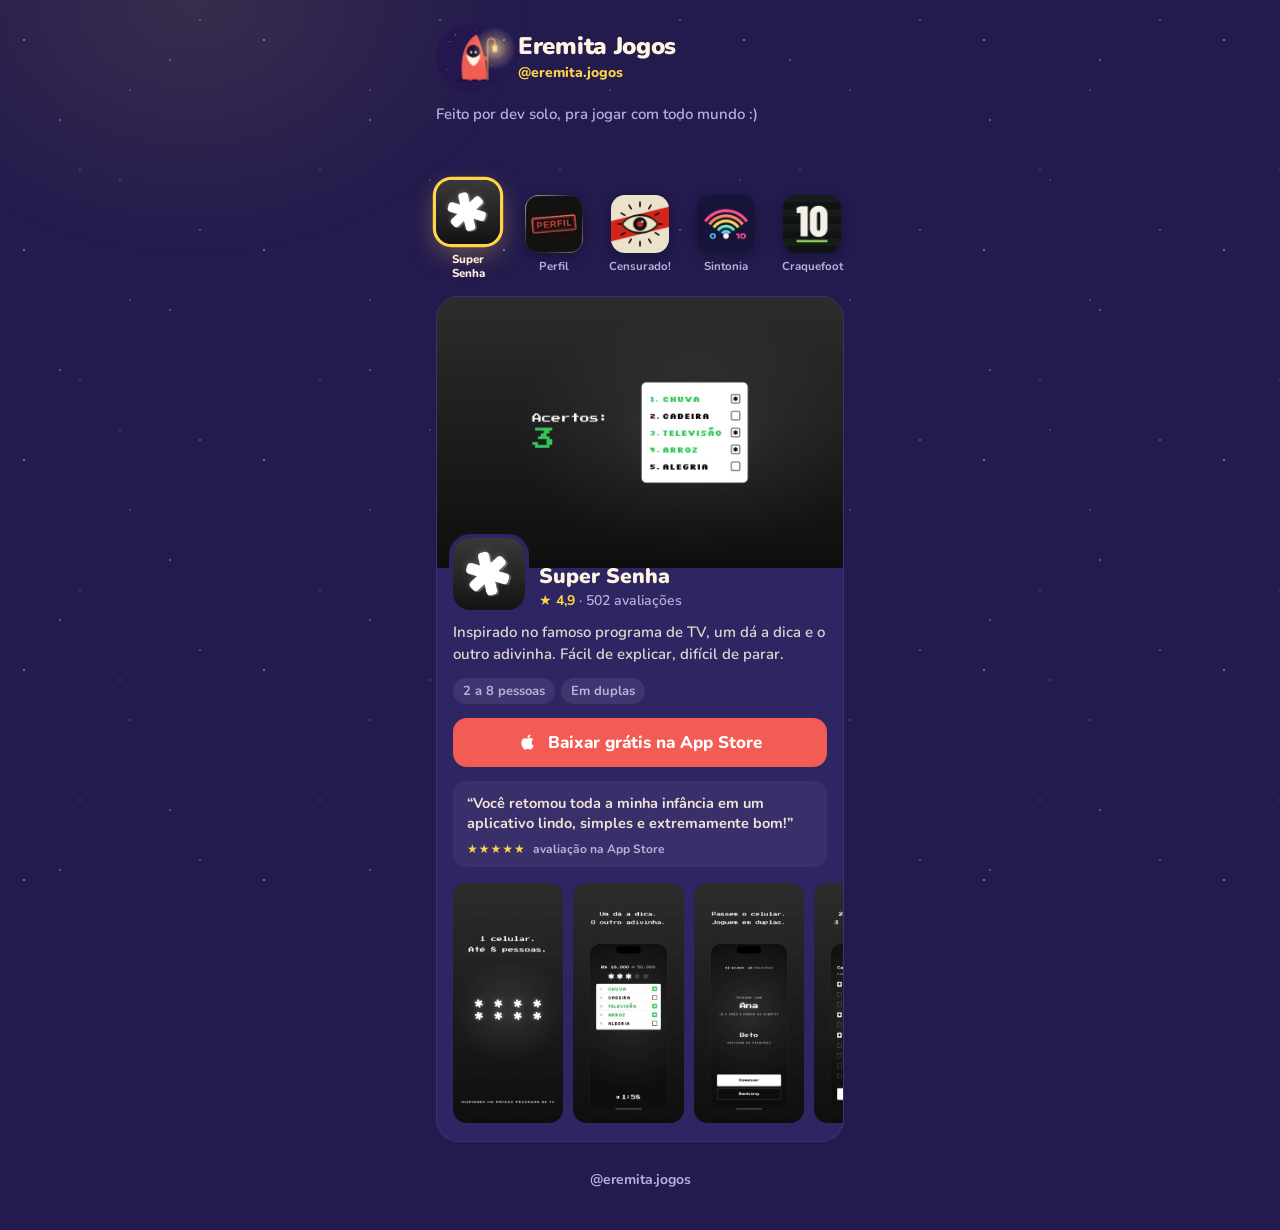
==== index.html @ 1b966ce9 "Vitrine: a luz do disco desce com o eremita no pulo A luz em volta do disco do cabeçalho ficava lá e" ====
<!doctype html>
<html lang="pt-BR">
<head>
<meta charset="utf-8">
<meta name="viewport" content="width=device-width, initial-scale=1, viewport-fit=cover">
<title>Eremita Jogos</title>
<meta name="description" content="Jogos feitos por um dev solo, pra jogar com todo mundo num celular só. Grátis na App Store.">
<meta property="og:title" content="Eremita Jogos">
<meta property="og:description" content="Jogos feitos por um dev solo, pra jogar com todo mundo num celular só.">
<meta property="og:image" content="https://talessouza.github.io/eremita/img/eremita.jpg">
<meta name="theme-color" content="#231A4E">
<link rel="icon" href="img/eremita.jpg">
<link rel="preconnect" href="https://fonts.googleapis.com">
<link rel="preconnect" href="https://fonts.gstatic.com" crossorigin>
<link href="https://fonts.googleapis.com/css2?family=Nunito:wght@500;700;800;900&display=swap" rel="stylesheet">
<style>
  :root {
    --noite: #231A4E;
    --cartao: #2E2563;
    --borda: #3B3178;
    --manto: #F25C54;
    --lanterna: #FFD447;
    --creme: #FFF4E0;
    --apagado: #B9B0DA;
  }
  * { box-sizing: border-box; margin: 0; }
  body {
    background: var(--noite);
    color: var(--creme);
    font-family: Nunito, system-ui, sans-serif;
    min-height: 100vh;
    -webkit-font-smoothing: antialiased;
  }
  main { max-width: 440px; margin: 0 auto; padding: 24px 16px 40px; }

  /* O céu do eremita: duas camadas de estrelinhas piscando em ritmos diferentes, e o calor da lanterna
     atrás do cabeçalho. */
  body::before, body::after { content: ""; position: fixed; inset: 0; pointer-events: none; z-index: -1; }
  body::before {
    background:
      radial-gradient(1.4px 1.4px at 24px 40px, rgba(255, 244, 224, .8), transparent),
      radial-gradient(1px 1px at 130px 90px, rgba(255, 244, 224, .6), transparent),
      radial-gradient(1.2px 1.2px at 200px 20px, rgba(201, 163, 106, .9), transparent),
      radial-gradient(1px 1px at 80px 170px, rgba(255, 244, 224, .5), transparent);
    background-size: 240px 210px;
    animation: brilha 3.6s ease-in-out infinite alternate;
  }
  body::after {
    background:
      radial-gradient(1.2px 1.2px at 60px 120px, rgba(255, 244, 224, .7), transparent),
      radial-gradient(1.6px 1.6px at 170px 60px, rgba(201, 163, 106, .8), transparent),
      radial-gradient(1px 1px at 120px 180px, rgba(255, 244, 224, .5), transparent),
      radial-gradient(ellipse 340px 260px at 15% 0, rgba(255, 212, 71, .1), transparent);
    background-size: 310px 250px, 310px 250px, 310px 250px, 100% 100%;
    background-repeat: repeat, repeat, repeat, no-repeat;
    animation: brilha 5.2s ease-in-out -2s infinite alternate;
  }
  @keyframes brilha { from { opacity: .35; } to { opacity: 1; } }
  /* O céu pela hora de Brasília: de dia as estrelas quase somem; no amanhecer e no entardecer o pé da
     tela esquenta. */
  [data-ceu="dia"] body::before, [data-ceu="dia"] body::after { animation-name: brilha-dia; }
  @keyframes brilha-dia { from { opacity: .08; } to { opacity: .3; } }
  [data-ceu="dia"] body { background: linear-gradient(#33287A, var(--noite) 70%) fixed; }
  [data-ceu="amanhecer"] body, [data-ceu="entardecer"] body { background: linear-gradient(var(--noite) 50%, #4A2A63 80%, #8C4560) fixed; }

  /* A abertura: o cabeçalho, os ícones um a um, a lanterna acendendo e o cartão subindo. */
  header, .lema { animation: chega .5s cubic-bezier(.2, .8, .3, 1) both; }
  .lema { animation-delay: .08s; }
  .ic { animation: salta .45s cubic-bezier(.3, 1.4, .5, 1) both; }
  .ic:nth-of-type(1) { animation-delay: .15s; } .ic:nth-of-type(2) { animation-delay: .22s; }
  .ic:nth-of-type(3) { animation-delay: .29s; } .ic:nth-of-type(4) { animation-delay: .36s; }
  .ic:nth-of-type(5) { animation-delay: .43s; }
  .palco { animation: chega .55s cubic-bezier(.2, .8, .3, 1) .5s both; }
  @keyframes chega { from { opacity: 0; transform: translateY(14px); } }
  @keyframes salta { from { opacity: 0; transform: translateY(12px) scale(.7); } }

  /* O cabeçalho em linha, para os ícones de todos os jogos caberem na primeira tela. */
  header { display: flex; align-items: center; gap: 14px; }
  .avatar { position: relative; width: 68px; height: 68px; flex: none; }
  .avatar::before {
    content: ""; position: absolute; inset: -12px; border-radius: 50%;
    background: radial-gradient(circle, rgba(255, 212, 71, .22), transparent 68%); transition: opacity .3s ease;
  }
  /* Quando ele pula do disco, a luz vai junto (o .brilho dele) e o disco fica no escuro. */
  .avatar.vazio::before { opacity: 0; }
  .avatar svg { position: relative; width: 100%; height: 100%; display: block; }

  /* O eremita caminhando: o corpo sobe e balança a cada passo, os pés aparecem por baixo do manto, a
     lanterna pendula no cajado e as estrelas passam devagar ao fundo. */
  .avatar svg *, .andarilho svg * { transform-box: view-box; }
  .er-corpo { transform-origin: 118px 212px; animation: er-passo 1.1s ease-in-out infinite; }
  @keyframes er-passo {
    0%, 50%, 100% { transform: translateY(0) rotate(0); }
    25% { transform: translateY(-3px) rotate(-1.5deg); }
    75% { transform: translateY(-3px) rotate(1.5deg); }
  }
  .er-pe { animation: er-pe 1.1s ease-in-out infinite; }
  .er-pe + .er-pe { animation-delay: -.55s; }
  @keyframes er-pe { 0%, 50%, 100% { transform: translate(0, 0); } 25% { transform: translate(3px, -3px); } }
  .er-sombra { transform-origin: 118px 214px; animation: er-sombra .55s ease-in-out infinite alternate; }
  @keyframes er-sombra { to { transform: scaleX(.92); opacity: .7; } }
  .er-lanterna { transform-origin: 193px 79px; animation: er-pendulo 2.2s ease-in-out infinite alternate; }
  @keyframes er-pendulo { from { transform: rotate(-7deg); } to { transform: rotate(7deg); } }
  .er-halo { animation: er-chama 1.7s ease-in-out infinite alternate; }
  @keyframes er-chama { from { opacity: .75; } to { opacity: 1; } }
  .er-ceu { animation: er-ceu 26s linear infinite; }
  .er-ceu.longe { animation-duration: 44s; }
  @keyframes er-ceu { to { transform: translateX(-256px); } }
  @media (prefers-reduced-motion: reduce) { .avatar svg * { animation: none !important; } }

  /* O andarilho: o eremita do cabeçalho pula do disco para a trilha acima dos ícones e leva a lanterna
     até o jogo escolhido. Parado, só a lanterna balança; andando, o passo acelera. A posição vem do JS. */
  .andarilho {
    position: absolute; left: 0; top: 0; z-index: 3; width: 40px; height: 48px; visibility: hidden;
    transform-origin: 20px 24px; animation: surge .5s ease both; pointer-events: none; will-change: transform;
  }
  .andarilho.pronto { visibility: visible; pointer-events: auto; cursor: pointer; }
  .andarilho svg { transition: transform .6s ease; transform-origin: 50% 100%; }
  .andarilho.dorme svg { transform: translateY(3px) scaleY(.9); }
  .andarilho.dorme .er-corpo { animation: ronca 2.6s ease-in-out infinite; }
  .andarilho.dorme .er-lanterna { animation: none; transform: rotate(18deg); }
  @keyframes ronca { 50% { transform: translateY(2px) rotate(-3deg); } }
  .luz.fraca, .poca.fraca, .andarilho.dorme .brilho { animation: none !important; opacity: .16; transition: opacity 1s ease; }
  /* Os zzz subindo da cabeça e o "!" do susto. */
  .bolha { position: absolute; z-index: 4; pointer-events: none; font-weight: 900; font-size: 11px; color: var(--creme); }
  .bolha i { position: absolute; left: 0; bottom: 0; font-style: normal; opacity: 0; animation: zzz 2.4s ease-out infinite; }
  .bolha i:nth-child(2) { animation-delay: .8s; font-size: 13px; }
  .bolha i:nth-child(3) { animation-delay: 1.6s; font-size: 16px; }
  @keyframes zzz { 0% { opacity: 0; transform: translate(0, 0); } 20% { opacity: .9; } 100% { opacity: 0; transform: translate(14px, -30px); } }
  .bolha.susto i { animation: susto .7s ease-out both; font-size: 18px; color: var(--lanterna); }
  .bolha.susto i + i { display: none; }
  @keyframes susto { 0% { opacity: 0; transform: scale(.4); } 25% { opacity: 1; transform: translateY(-8px) scale(1.2); } 80% { opacity: 1; } 100% { opacity: 0; transform: translateY(-12px); } }
  .andarilho svg { display: block; width: 100%; height: 100%; overflow: visible; }
  .andarilho:not(.anda) .er-corpo, .andarilho:not(.anda) .er-pe, .andarilho:not(.anda) .er-sombra { animation: none; }
  .andarilho.anda .er-corpo, .andarilho.anda .er-pe { animation-duration: .36s; }
  .andarilho.anda .er-pe + .er-pe { animation-delay: -.18s; }
  .andarilho.anda .er-sombra { animation-duration: .18s; }
  /* De ícone em ícone ele vai pulando: no ar as pernas param, e no pouso ele amassa um pouquinho. */
  .andarilho.pulando .er-corpo, .andarilho.pulando .er-pe, .andarilho.pulando .er-sombra { animation: none; }
  .andarilho svg.pousa { animation: pousa .22s ease-out; }
  @keyframes pousa { 0% { transform: scale(1.08, .86); } 100% { transform: none; } }
  .brilho {
    position: absolute; left: 13px; top: -7px; width: 44px; height: 44px; border-radius: 50%; opacity: 0;
    background: radial-gradient(closest-side, rgba(255, 223, 160, .55), rgba(255, 212, 71, 0));
  }
  .leva .brilho { opacity: 1; animation: surge .3s ease both, chama 2.6s ease-in-out .3s infinite; }
  .acesa .brilho, .brilho.acesa { animation: acende .9s steps(1) both, chama 2.6s ease-in-out .95s infinite; }
  @keyframes surge { from { opacity: 0; } }

  h1 { font-weight: 900; font-size: 24px; letter-spacing: -.3px; line-height: 1.15; }
  .insta { display: inline-block; color: var(--lanterna); font-weight: 800; font-size: 14px; text-decoration: none; }
  .insta:hover { color: var(--creme); }
  .lema { color: var(--apagado); font-weight: 600; font-size: 15px; line-height: 1.45; margin-top: 12px; }

  /* A vitrine: os ícones de todos os jogos em fila e o facho da lanterna do eremita descendo do
     escolhido até o cartão dele. Sozinha ela passa de jogo em jogo (a barrinha embaixo do ícone);
     tocou num ícone, rolou ou mexeu no cartão, ela para. */
  .icones { position: relative; display: flex; justify-content: space-between; margin-top: 8px; padding-top: 54px; }
  .ic {
    position: relative; z-index: 1; width: 64px; padding: 0; border: 0; background: none; cursor: pointer;
    color: var(--apagado); font: 700 11.5px/1.2 Nunito, system-ui, sans-serif; text-align: center;
    -webkit-tap-highlight-color: transparent; transition: color .3s;
  }
  .ic img {
    display: block; width: 58px; height: 58px; margin: 0 auto 7px; border-radius: 14px;
    box-shadow: 0 4px 12px rgba(0, 0, 0, .25);
    transition: transform .4s cubic-bezier(.3, 1.4, .5, 1), box-shadow .3s;
  }
  .ic.on { color: var(--creme); font-weight: 800; }
  .ic::before {
    content: ""; position: absolute; top: 0; left: 50%; width: 58px; height: 58px; margin-left: -29px;
    border-radius: 16px; border: 2px solid var(--lanterna); opacity: 0; pointer-events: none;
  }
  .ic.estoura::before { animation: estoura .5s ease-out; }
  @keyframes estoura { from { opacity: .9; transform: scale(.9); } to { opacity: 0; transform: scale(1.7); } }
  .ic.on img { transform: translateY(-5px) scale(1.1); box-shadow: 0 0 0 3px var(--lanterna), 0 8px 24px rgba(255, 212, 71, .35); animation: respira 2.4s ease-in-out infinite; }
  @keyframes respira { 50% { box-shadow: 0 0 0 3px var(--lanterna), 0 8px 34px rgba(255, 212, 71, .6); } }
  .prog { position: absolute; left: 14px; right: 14px; bottom: -9px; height: 3px; border-radius: 2px; background: rgba(255, 255, 255, .1); overflow: hidden; opacity: 0; }
  .prog::after { content: ""; position: absolute; inset: 0; background: var(--lanterna); transform-origin: left; transform: scaleX(0); }
  .ic.on .prog { opacity: 1; }
  .ic.on .prog.roda::after { animation: enche 4.5s linear both; }
  .parado .prog { display: none; }
  @keyframes enche { to { transform: scaleX(1); } }
  /* O facho começa 55 px acima da lanterna parada, para subir junto quando ele pula. */
  .luz {
    position: absolute; top: -40px; left: -16px; right: -16px; height: 200px; pointer-events: none; overflow: hidden;
    background: linear-gradient(rgba(255, 212, 71, .34), rgba(255, 212, 71, .04));
    clip-path: polygon(50% 0, 50% 0, 50% 100%, 50% 100%); opacity: 0;
  }
  .luz.acesa { animation: acende .9s steps(1) both, chama 2.6s ease-in-out .95s infinite; }
  .luz i { position: absolute; width: 3px; height: 3px; border-radius: 50%; background: #FFE9A8; animation: poeira 6s ease-in-out infinite; }
  @keyframes poeira {
    0%, 100% { transform: translate(0, 0); opacity: 0; }
    20%, 80% { opacity: .9; }
    50% { transform: translate(10px, -26px); }
  }
  @keyframes acende { 0% { opacity: 0; } 20% { opacity: .7; } 35% { opacity: .15; } 55% { opacity: 1; } 70% { opacity: .5; } 85%, 100% { opacity: 1; } }
  @keyframes chama { 0%, 100% { opacity: 1; } 30% { opacity: .82; } 45% { opacity: .95; } 70% { opacity: .78; } }

  /* O cartão do jogo escolhido. Na troca, o novo aparece por cima do anterior (que sai de baixo). */
  .palco { position: relative; margin-top: 16px; touch-action: pan-y; }
  /* A mancha da lanterna no alto do cartão: anda só por transform, sem repintar o cartão. */
  .poca-caixa { position: absolute; left: 0; right: 0; top: 0; height: 160px; z-index: 2; pointer-events: none; overflow: hidden; border-radius: 22px 22px 0 0; }
  .poca {
    position: absolute; left: -130px; top: 0; width: 260px; height: 160px; opacity: 0; will-change: transform, opacity;
    background: radial-gradient(ellipse 130px 80px at 50% 0, rgba(255, 212, 71, .22), rgba(255, 212, 71, 0));
  }
  .poca.acesa { animation: acende .9s steps(1) both, chama 2.6s ease-in-out .95s infinite; }
  .jogo {
    display: none;
    background: var(--cartao);
    border: 1px solid var(--borda);
    border-radius: 22px;
    overflow: hidden;
  }
  .jogo.on { display: block; position: relative; z-index: 1; }
  .jogo.saindo { display: block; position: absolute; top: 0; left: 0; right: 0; }
  .jogo.entra { animation: aparece .4s cubic-bezier(.2, .8, .3, 1) both; }
  .jogo.entra.da-esquerda { animation-name: aparece-esq; }
  .jogo.entra .banner img { animation: assenta .45s ease both; }
  .jogo.entra .corpo > * { animation: sobe .35s cubic-bezier(.2, .8, .3, 1) both; }
  .jogo.entra .corpo > :nth-child(2) { animation-delay: .04s; }
  .jogo.entra .corpo > :nth-child(3) { animation-delay: .08s; }
  .jogo.entra .corpo > :nth-child(4) { animation-delay: .12s; }
  @keyframes aparece { from { opacity: 0; transform: translateX(22px); } }
  @keyframes aparece-esq { from { opacity: 0; transform: translateX(-22px); } }
  .jogo.on .baixar { position: relative; overflow: hidden; }
  .jogo.on .baixar::after {
    content: ""; position: absolute; top: 0; bottom: 0; left: -60%; width: 40%;
    background: linear-gradient(100deg, transparent, rgba(255, 255, 255, .28), transparent);
    animation: reflexo 4.5s ease-in-out 1.6s infinite;
  }
  @keyframes reflexo { 0% { transform: translateX(0); } 30%, 100% { transform: translateX(400%); } }
  @keyframes assenta { from { transform: scale(1.04); } }
  @keyframes sobe { from { opacity: 0; transform: translateY(10px); } }
  @media (prefers-reduced-motion: reduce) {
    *, *::before, *::after { animation: none !important; transition: none !important; }
    .avatar svg * { animation: none !important; }
  }
  /* A arte do jogo (a imagem de busca da App Store, 3:2) no alto do cartão. */
  .banner { position: relative; }
  .banner img { display: block; width: 100%; height: auto; aspect-ratio: 3 / 2; object-fit: cover; }
  .novo {
    position: absolute; top: 12px; left: 12px;
    background: var(--lanterna); color: #2A2100; font-weight: 900; font-size: 12px; letter-spacing: .06em;
    padding: 4px 10px; border-radius: 999px;
  }
  .corpo { padding: 0 16px 16px; }
  /* O ícone sobe e encaixa na borda da arte. */
  .topo { position: relative; display: flex; gap: 14px; align-items: flex-end; margin-top: -30px; }
  .icone { width: 72px; height: 72px; border-radius: 17px; flex: none; display: block; box-shadow: 0 0 0 4px var(--cartao); }
  .nome { font-weight: 900; font-size: 21px; line-height: 1.15; }
  .nota { color: var(--lanterna); font-weight: 800; font-size: 14px; margin-top: 3px; }
  .nota span { color: var(--apagado); font-weight: 600; }
  .nota i { font-style: normal; }
  .sobre { color: var(--creme); opacity: .86; font-weight: 600; font-size: 15px; line-height: 1.45; margin: 12px 0; }
  .fichas { display: flex; flex-wrap: wrap; gap: 6px; margin-bottom: 14px; padding: 0; list-style: none; }
  .fichas li { background: rgba(255, 255, 255, .08); color: var(--apagado); font-weight: 700; font-size: 13px; padding: 4px 10px; border-radius: 999px; }
  .baixar {
    display: flex; align-items: center; justify-content: center; gap: 10px;
    background: var(--manto); color: #fff; text-decoration: none;
    border-radius: 14px; padding: 13px 16px; font-weight: 800; font-size: 17px;
    transition: transform .12s ease;
  }
  .baixar:active { transform: scale(.97); }
  .baixar svg { width: 20px; height: 20px; flex: none; }
  /* As avaliações de verdade, uma por vez, trocando devagar. */
  .opinioes { margin: 14px 0 0; padding: 12px 14px 10px; border-radius: 14px; background: rgba(255, 255, 255, .05); display: grid; }
  .opinioes blockquote {
    grid-area: 1 / 1; margin: 0; font-weight: 700; font-size: 14.5px; line-height: 1.4; color: var(--creme);
    opacity: 0; transform: translateY(6px); transition: opacity .5s ease, transform .5s ease;
  }
  .opinioes blockquote.on { opacity: .92; transform: none; }
  .opinioes figcaption { margin-top: 8px; color: var(--apagado); font-weight: 700; font-size: 12px; }
  .opinioes figcaption span { color: var(--lanterna); letter-spacing: 1px; margin-right: 4px; }

  /* As telas da App Store numa fila de arrastar; tocar abre grande. */
  .telas {
    display: flex; gap: 10px; overflow-x: auto; scroll-snap-type: x mandatory; scroll-padding: 0 16px;
    margin: 16px -16px 0; padding: 0 16px 2px; scrollbar-width: none;
  }
  .telas::-webkit-scrollbar { display: none; }
  .tela { flex: none; padding: 0; border: 0; background: none; cursor: zoom-in; scroll-snap-align: start; border-radius: 14px; }
  .tela img { display: block; height: 240px; width: auto; border-radius: 14px; background: rgba(255, 255, 255, .06); }
  .tela-grande {
    position: fixed; inset: 0; z-index: 20; display: grid; place-items: center; padding: 24px 16px;
    background: rgba(18, 13, 43, .92); cursor: zoom-out; animation: aparece-so .2s ease both;
  }
  .tela-grande[hidden] { display: none; }
  .tela-grande img { max-width: 100%; max-height: calc(100vh - 48px); max-height: calc(100dvh - 48px); border-radius: 18px; box-shadow: 0 20px 60px rgba(0, 0, 0, .5); animation: cresce .25s cubic-bezier(.2, .8, .3, 1.1) both; }
  @keyframes aparece-so { from { opacity: 0; } }
  @keyframes cresce { from { transform: scale(.9); } }

  .so-iphone {
    text-align: center; color: var(--apagado); font-weight: 700; font-size: 15px;
    border: 1px dashed var(--borda); border-radius: 14px; padding: 13px 16px;
  }

  footer { text-align: center; margin-top: 26px; }
  footer a { color: var(--apagado); font-weight: 700; font-size: 14px; text-decoration: none; }
  footer a:hover { color: var(--creme); }
</style>
</head>
<body>
<main>
  <header>
    <!-- O céu do eremita de img/eremita.jpg. Ele mesmo começa aqui dentro e desce para a vitrine (o .andarilho). -->
    <div class="avatar">
      <svg viewBox="0 0 256 256" aria-hidden="true">
        <defs>
          <clipPath id="er-disco"><circle cx="128" cy="128" r="128"/></clipPath>
          <g id="er-estrelas">
            <circle cx="73" cy="41" r="2"/><circle cx="52" cy="66" r="2.2"/><circle cx="210" cy="154" r="2"/>
            <circle cx="44" cy="170" r="1.8"/><circle cx="150" cy="24" r="1.6"/><circle cx="232" cy="52" r="1.8"/>
          </g>
          <g id="er-poeira">
            <circle cx="20" cy="110" r="1.3"/><circle cx="100" cy="196" r="1.2"/><circle cx="182" cy="34" r="1.3"/>
            <circle cx="240" cy="120" r="1.2"/><circle cx="128" cy="140" r="1.1"/>
          </g>
        </defs>
        <g clip-path="url(#er-disco)">
          <rect width="256" height="256" fill="#24174D"/>
          <g class="er-ceu longe" fill="#C9A36A" opacity=".35"><use href="#er-poeira"/><use href="#er-poeira" x="256"/></g>
          <g class="er-ceu" fill="#C9A36A" opacity=".8"><use href="#er-estrelas"/><use href="#er-estrelas" x="256"/></g>
        </g>
      </svg>
    </div>
    <div>
      <h1>Eremita Jogos</h1>
      <a class="insta" href="https://www.instagram.com/eremita.jogos/">@eremita.jogos</a>
    </div>
  </header>
  <p class="lema">Feito por dev solo, pra jogar com todo mundo :)</p>

  <nav class="icones" aria-label="Jogos">
    <!-- O eremita redesenhado em vetor (mesmas cores e proporções de img/eremita.jpg), recortado na figura. -->
    <div class="bolha" hidden><i>z</i><i>z</i><i>z</i></div>
    <div class="andarilho" role="img" aria-label="O eremita da Eremita Jogos, de manto vermelho, levando a lanterna até o jogo">
      <span class="brilho"></span>
      <svg viewBox="60 40 150 180">
      <ellipse class="er-sombra" cx="118" cy="214" rx="62" ry="5" fill="#170F38"/>
      <ellipse class="er-pe" cx="100" cy="212" rx="8.5" ry="4.5" fill="#B8423C"/>
      <ellipse class="er-pe" cx="134" cy="212" rx="8.5" ry="4.5" fill="#B8423C"/>
      <g class="er-corpo">
        <path d="M166 213V72q0-14 13.5-14T193 72v7" fill="none" stroke="#C68A4E" stroke-width="4.5" stroke-linecap="round"/>
        <g class="er-lanterna">
          <g class="er-halo" fill="#FFDFA0"><circle cx="193" cy="96" r="38" opacity=".1"/><circle cx="193" cy="96" r="23" opacity=".12"/></g>
          <rect x="186" y="80" width="14" height="4" rx="1.5" fill="#D99A2E"/>
          <rect x="184" y="84" width="18" height="24" rx="4" fill="#FBD340"/>
          <rect x="189" y="89" width="8" height="14" rx="2" fill="#FFF4C8"/>
          <rect x="186" y="106" width="14" height="3" rx="1.5" fill="#D99A2E"/>
        </g>
        <path d="M71 207C66 170 68 122 84 88 96 64 111 51 125 44c13 26 25 66 33 106 4 25 5 45 5 57q0 5-5 5H76q-5 0-5-5z" fill="#F35C55"/>
        <circle cx="112" cy="107" r="25" fill="#1B1238"/>
        <ellipse cx="104" cy="110" rx="3.6" ry="5" fill="#FFF4E0"/>
        <ellipse cx="121" cy="110" rx="3.6" ry="5" fill="#FFF4E0"/>
        <path d="M88 118q24 24 49 0v10q-5 22-24 34-19-12-25-34z" fill="#FFF4E0"/>
        <circle cx="161" cy="133" r="9" fill="#DA453E"/>
      </g>
      </svg>
    </div>
    <div class="luz"><i style="left:12%;top:60%"></i><i style="left:27%;top:30%;animation-delay:-1.5s"></i><i style="left:38%;top:75%;animation-delay:-3s"></i><i style="left:46%;top:45%;animation-delay:-4.2s"></i><i style="left:55%;top:65%;animation-delay:-.8s"></i><i style="left:63%;top:25%;animation-delay:-2.4s"></i><i style="left:72%;top:55%;animation-delay:-5s"></i><i style="left:84%;top:40%;animation-delay:-3.6s"></i><i style="left:92%;top:70%;animation-delay:-1s"></i><i style="left:20%;top:85%;animation-delay:-4.6s"></i><i style="left:78%;top:85%;animation-delay:-2s"></i></div>
    <button class="ic" data-id="6468999579" aria-pressed="false"><img src="img/supersenha.jpg" alt="">Super Senha<i class="prog"></i></button>
    <button class="ic" data-id="6799121116" aria-pressed="false"><img src="img/perfilsecreto.jpg" alt="">Perfil<i class="prog"></i></button>
    <button class="ic" data-id="6824300117" aria-pressed="false"><img src="img/censurado.jpg" alt="">Censurado!<i class="prog"></i></button>
    <button class="ic" data-id="6819165991" aria-pressed="false"><img src="img/sintoniatotal.jpg" alt="">Sintonia<i class="prog"></i></button>
    <button class="ic" data-id="6809085355" aria-pressed="false"><img src="img/craquefoot.jpg" alt="">Craquefoot<i class="prog"></i></button>
  </nav>

  <div class="palco">
    <div class="poca-caixa" aria-hidden="true"><div class="poca"></div></div>
    <section class="jogo" data-id="6468999579">
      <div class="banner">
        <img src="img/banner-supersenha.jpg" width="960" height="640" alt="Card de palavras do Super Senha com 3 acertos">
      </div>
      <div class="corpo">
        <div class="topo">
          <img class="icone" src="img/supersenha.jpg" alt="">
          <div>
            <p class="nome">Super Senha</p>
            <p class="nota">★ <b>4,9</b> <span>· <i>502</i> avaliações</span></p>
          </div>
        </div>
        <p class="sobre">Inspirado no famoso programa de TV, um dá a dica e o outro adivinha. Fácil de explicar, difícil de parar.</p>
        <ul class="fichas"><li>2 a 8 pessoas</li><li>Em duplas</li></ul>
        <a class="baixar" href="https://apps.apple.com/br/app/super-senha-jogo-de-palavras/id6468999579">
          <svg viewBox="0 0 24 24" fill="currentColor" aria-hidden="true"><path d="M16.37 12.6c-.02-2.3 1.88-3.4 1.96-3.46-1.07-1.56-2.73-1.78-3.32-1.8-1.41-.14-2.76.83-3.48.83-.72 0-1.82-.81-3-.79-1.54.02-2.97.9-3.76 2.28-1.6 2.78-.41 6.9 1.15 9.16.76 1.1 1.67 2.34 2.86 2.3 1.15-.05 1.58-.74 2.97-.74 1.38 0 1.78.74 2.99.72 1.24-.02 2.02-1.12 2.77-2.23.88-1.28 1.24-2.52 1.26-2.59-.03-.01-2.4-.92-2.42-3.66zM14.1 5.86c.63-.77 1.06-1.83.94-2.89-.91.04-2.02.61-2.67 1.37-.58.67-1.1 1.76-.96 2.8 1.02.08 2.06-.52 2.69-1.28z"/></svg>
          Baixar grátis na App Store
        </a>
        <figure class="opinioes">
          <blockquote class="on">“Você retomou toda a minha infância em um aplicativo lindo, simples e extremamente bom!”</blockquote>
          <blockquote>“Recomendo esse jogo pra jogar em grupo com vários amigos! É suuuper divertido 🙏🏼”</blockquote>
          <blockquote>“Dá pra ver que esse jogo foi muito bem pensado e construído. Parabéns ao desenvolvedor!”</blockquote>
          <blockquote>“Fácil de jogar pq só precisa de 1 cel pra várias pessoas &lt;3”</blockquote>
          <blockquote>“Um dos melhores jogos para fazer com a família”</blockquote>
          <figcaption><span>★★★★★</span> avaliação na App Store</figcaption>
        </figure>
        <div class="telas" aria-label="Telas do Super Senha">
          <button class="tela" type="button"><img src="img/telas/supersenha-1.jpg" loading="lazy" alt="Tela 1 do Super Senha na App Store"></button>
          <button class="tela" type="button"><img src="img/telas/supersenha-2.jpg" loading="lazy" alt="Tela 2 do Super Senha na App Store"></button>
          <button class="tela" type="button"><img src="img/telas/supersenha-3.jpg" loading="lazy" alt="Tela 3 do Super Senha na App Store"></button>
          <button class="tela" type="button"><img src="img/telas/supersenha-4.jpg" loading="lazy" alt="Tela 4 do Super Senha na App Store"></button>
        </div>
      </div>
    </section>

    <section class="jogo" data-id="6799121116">
      <div class="banner">
        <img src="img/banner-perfilsecreto.jpg" width="960" height="640" alt="Letreiro PERFIL aceso em vermelho sobre as fichas de dica">
      </div>
      <div class="corpo">
        <div class="topo">
          <img class="icone" src="img/perfilsecreto.jpg" alt="">
          <div>
            <p class="nome">Perfil Secreto</p>
            <p class="nota">★ <b>5,0</b> <span>· <i>12</i> avaliações</span></p>
          </div>
        </div>
        <p class="sobre">Um segredo por carta. Dez dicas, da mais vaga à quase óbvia. Quem adivinha primeiro, com menos dicas, leva mais pontos.</p>
        <ul class="fichas"><li>2 ou mais pessoas</li><li>Um lê, a mesa chuta</li></ul>
        <a class="baixar" href="https://apps.apple.com/br/app/perfil-secreto-jogo-de-dicas/id6799121116">
          <svg viewBox="0 0 24 24" fill="currentColor" aria-hidden="true"><path d="M16.37 12.6c-.02-2.3 1.88-3.4 1.96-3.46-1.07-1.56-2.73-1.78-3.32-1.8-1.41-.14-2.76.83-3.48.83-.72 0-1.82-.81-3-.79-1.54.02-2.97.9-3.76 2.28-1.6 2.78-.41 6.9 1.15 9.16.76 1.1 1.67 2.34 2.86 2.3 1.15-.05 1.58-.74 2.97-.74 1.38 0 1.78.74 2.99.72 1.24-.02 2.02-1.12 2.77-2.23.88-1.28 1.24-2.52 1.26-2.59-.03-.01-2.4-.92-2.42-3.66zM14.1 5.86c.63-.77 1.06-1.83.94-2.89-.91.04-2.02.61-2.67 1.37-.58.67-1.1 1.76-.96 2.8 1.02.08 2.06-.52 2.69-1.28z"/></svg>
          Baixar grátis na App Store
        </a>
        <figure class="opinioes">
          <blockquote class="on">“Além de ser muito legal de jogar em grupo o app é muito bonito 👏”</blockquote>
          <blockquote>“Eu amo esse jogo, meu preferido. Ficou mto massa!”</blockquote>
          <blockquote>“Eu e meus amigos nos divertimos muito!”</blockquote>
          <figcaption><span>★★★★★</span> avaliação na App Store</figcaption>
        </figure>
        <div class="telas" aria-label="Telas do Perfil Secreto">
          <button class="tela" type="button"><img src="img/telas/perfilsecreto-1.jpg" loading="lazy" alt="Tela 1 do Perfil Secreto na App Store"></button>
          <button class="tela" type="button"><img src="img/telas/perfilsecreto-2.jpg" loading="lazy" alt="Tela 2 do Perfil Secreto na App Store"></button>
          <button class="tela" type="button"><img src="img/telas/perfilsecreto-3.jpg" loading="lazy" alt="Tela 3 do Perfil Secreto na App Store"></button>
          <button class="tela" type="button"><img src="img/telas/perfilsecreto-4.jpg" loading="lazy" alt="Tela 4 do Perfil Secreto na App Store"></button>
          <button class="tela" type="button"><img src="img/telas/perfilsecreto-5.jpg" loading="lazy" alt="Tela 5 do Perfil Secreto na App Store"></button>
        </div>
      </div>
    </section>

    <section class="jogo" data-id="6824300117">
      <div class="banner">
        <img src="img/banner-censurado.jpg" width="960" height="640" alt="Explique sem dizer as proibidas: o decreto Pão de queijo com as palavras censuradas embaixo da luminária">
        <span class="novo">NOVO</span>
      </div>
      <div class="corpo">
        <div class="topo">
          <img class="icone" src="img/censurado.jpg" alt="">
          <div>
            <p class="nome">Censurado!</p>
            <p class="nota"><span>Novo na App Store</span></p>
          </div>
        </div>
        <p class="sobre">Faça seu grupo adivinhar a palavra sem dizer nenhuma das cinco proibidas, antes que o tempo acabe. Escorregou? Alguém grita Censurado!</p>
        <ul class="fichas"><li>2 ou mais pessoas</li><li>Em grupo ou em times</li></ul>
        <a class="baixar" href="https://apps.apple.com/br/app/censurado-palavra-proibida/id6824300117">
          <svg viewBox="0 0 24 24" fill="currentColor" aria-hidden="true"><path d="M16.37 12.6c-.02-2.3 1.88-3.4 1.96-3.46-1.07-1.56-2.73-1.78-3.32-1.8-1.41-.14-2.76.83-3.48.83-.72 0-1.82-.81-3-.79-1.54.02-2.97.9-3.76 2.28-1.6 2.78-.41 6.9 1.15 9.16.76 1.1 1.67 2.34 2.86 2.3 1.15-.05 1.58-.74 2.97-.74 1.38 0 1.78.74 2.99.72 1.24-.02 2.02-1.12 2.77-2.23.88-1.28 1.24-2.52 1.26-2.59-.03-.01-2.4-.92-2.42-3.66zM14.1 5.86c.63-.77 1.06-1.83.94-2.89-.91.04-2.02.61-2.67 1.37-.58.67-1.1 1.76-.96 2.8 1.02.08 2.06-.52 2.69-1.28z"/></svg>
          Baixar grátis na App Store
        </a>
        <figure class="opinioes">
          <blockquote class="on">“Acho que foi o app mais bonito que baixei esse ano, além do jogo ser muito divertido!”</blockquote>
          <blockquote>“Gostei muito da introdução e a dinâmica é divertida!”</blockquote>
          <figcaption><span>★★★★★</span> avaliação na App Store</figcaption>
        </figure>
        <div class="telas" aria-label="Telas do Censurado!">
          <button class="tela" type="button"><img src="img/telas/censurado-1.jpg" loading="lazy" alt="Tela 1 do Censurado! na App Store"></button>
          <button class="tela" type="button"><img src="img/telas/censurado-2.jpg" loading="lazy" alt="Tela 2 do Censurado! na App Store"></button>
          <button class="tela" type="button"><img src="img/telas/censurado-3.jpg" loading="lazy" alt="Tela 3 do Censurado! na App Store"></button>
          <button class="tela" type="button"><img src="img/telas/censurado-4.jpg" loading="lazy" alt="Tela 4 do Censurado! na App Store"></button>
          <button class="tela" type="button"><img src="img/telas/censurado-5.jpg" loading="lazy" alt="Tela 5 do Censurado! na App Store"></button>
          <button class="tela" type="button"><img src="img/telas/censurado-6.jpg" loading="lazy" alt="Tela 6 do Censurado! na App Store"></button>
          <button class="tela" type="button"><img src="img/telas/censurado-7.jpg" loading="lazy" alt="Tela 7 do Censurado! na App Store"></button>
        </div>
      </div>
    </section>

    <section class="jogo" data-id="6819165991">
      <div class="banner">
        <img src="img/banner-sintoniatotal.jpg" width="960" height="640" alt="Uma comida nota ?, com a régua de 0 a 10 e o 7 escolhido">
        <span class="novo">NOVO</span>
      </div>
      <div class="corpo">
        <div class="topo">
          <img class="icone" src="img/sintoniatotal.jpg" alt="">
          <div>
            <p class="nome">Sintonia Total</p>
            <p class="nota"><span>Novo na App Store</span></p>
          </div>
        </div>
        <p class="sobre">Uma frase, uma resposta e uma nota de 0 a 10 que só quem respondeu sabe. A mesa chuta a nota, e quem chega mais perto pontua.</p>
        <ul class="fichas"><li>2 a 12 pessoas</li><li>Em grupo ou em times</li></ul>
        <a class="baixar" href="https://apps.apple.com/br/app/sintonia-total-qual-a-nota/id6819165991">
          <svg viewBox="0 0 24 24" fill="currentColor" aria-hidden="true"><path d="M16.37 12.6c-.02-2.3 1.88-3.4 1.96-3.46-1.07-1.56-2.73-1.78-3.32-1.8-1.41-.14-2.76.83-3.48.83-.72 0-1.82-.81-3-.79-1.54.02-2.97.9-3.76 2.28-1.6 2.78-.41 6.9 1.15 9.16.76 1.1 1.67 2.34 2.86 2.3 1.15-.05 1.58-.74 2.97-.74 1.38 0 1.78.74 2.99.72 1.24-.02 2.02-1.12 2.77-2.23.88-1.28 1.24-2.52 1.26-2.59-.03-.01-2.4-.92-2.42-3.66zM14.1 5.86c.63-.77 1.06-1.83.94-2.89-.91.04-2.02.61-2.67 1.37-.58.67-1.1 1.76-.96 2.8 1.02.08 2.06-.52 2.69-1.28z"/></svg>
          Baixar grátis na App Store
        </a>
        <div class="telas" aria-label="Telas do Sintonia Total">
          <button class="tela" type="button"><img src="img/telas/sintoniatotal-1.jpg" loading="lazy" alt="Tela 1 do Sintonia Total na App Store"></button>
          <button class="tela" type="button"><img src="img/telas/sintoniatotal-2.jpg" loading="lazy" alt="Tela 2 do Sintonia Total na App Store"></button>
          <button class="tela" type="button"><img src="img/telas/sintoniatotal-3.jpg" loading="lazy" alt="Tela 3 do Sintonia Total na App Store"></button>
          <button class="tela" type="button"><img src="img/telas/sintoniatotal-4.jpg" loading="lazy" alt="Tela 4 do Sintonia Total na App Store"></button>
        </div>
      </div>
    </section>

    <section class="jogo" data-id="6809085355" data-play="https://play.google.com/store/apps/details?id=com.tales.craquefoot">
      <div class="banner">
        <img src="img/banner-craquefoot.jpg" width="960" height="640" alt="Placar de 2 a 2 e a escolha de um lance cara a cara">
      </div>
      <div class="corpo">
        <div class="topo">
          <img class="icone" src="img/craquefoot.jpg" alt="">
          <div>
            <p class="nome">Craquefoot</p>
            <p class="nota">★ <b>4,6</b> <span>· <i>12</i> avaliações</span></p>
          </div>
        </div>
        <p class="sobre">Crie um jogador, herde atributos de lendas do futebol e comece na Série A ou na Série B. Daí em diante, cada partida é sua.</p>
        <ul class="fichas"><li>Para jogar sozinho</li><li>Carreira no futebol</li></ul>
        <a class="baixar" href="https://apps.apple.com/br/app/craquefoot/id6809085355">
          <svg viewBox="0 0 24 24" fill="currentColor" aria-hidden="true"><path d="M16.37 12.6c-.02-2.3 1.88-3.4 1.96-3.46-1.07-1.56-2.73-1.78-3.32-1.8-1.41-.14-2.76.83-3.48.83-.72 0-1.82-.81-3-.79-1.54.02-2.97.9-3.76 2.28-1.6 2.78-.41 6.9 1.15 9.16.76 1.1 1.67 2.34 2.86 2.3 1.15-.05 1.58-.74 2.97-.74 1.38 0 1.78.74 2.99.72 1.24-.02 2.02-1.12 2.77-2.23.88-1.28 1.24-2.52 1.26-2.59-.03-.01-2.4-.92-2.42-3.66zM14.1 5.86c.63-.77 1.06-1.83.94-2.89-.91.04-2.02.61-2.67 1.37-.58.67-1.1 1.76-.96 2.8 1.02.08 2.06-.52 2.69-1.28z"/></svg>
          Baixar grátis na App Store
        </a>
        <figure class="opinioes">
          <blockquote class="on">“Absolutamente viciante! Mistura a nostalgia do Brasfoot com a dinâmica de carreira do FIFA, não dá pra parar de jogar. Baita jogo!”</blockquote>
          <blockquote>“Vicia porque tem muitas opções para desenvolvimento do jogador, difícil parar de jogar. Muito bom, nota 10”</blockquote>
          <figcaption><span>★★★★★</span> avaliação na App Store</figcaption>
        </figure>
        <div class="telas" aria-label="Telas do Craquefoot">
          <button class="tela" type="button"><img src="img/telas/craquefoot-1.jpg" loading="lazy" alt="Tela 1 do Craquefoot na App Store"></button>
          <button class="tela" type="button"><img src="img/telas/craquefoot-2.jpg" loading="lazy" alt="Tela 2 do Craquefoot na App Store"></button>
          <button class="tela" type="button"><img src="img/telas/craquefoot-3.jpg" loading="lazy" alt="Tela 3 do Craquefoot na App Store"></button>
          <button class="tela" type="button"><img src="img/telas/craquefoot-4.jpg" loading="lazy" alt="Tela 4 do Craquefoot na App Store"></button>
        </div>
      </div>
    </section>
  </div>

  <div class="tela-grande" hidden></div>

  <footer><a href="https://www.instagram.com/eremita.jogos/">@eremita.jogos</a></footer>
</main>

<script>
  // O céu acompanha a hora de Brasília.
  (function () {
    var h = new Date(Date.now() - 3 * 36e5).getUTCHours();
    document.documentElement.dataset.ceu = h >= 5 && h < 8 ? 'amanhecer' : h >= 8 && h < 17 ? 'dia' : h >= 17 && h < 19 ? 'entardecer' : 'noite';
  })();

  // Quem chega com ?de= (ex.: o convite da home do Super Senha, ?de=supersenha) leva a origem para a
  // App Store como campanha: aparece no App Store Connect em Analytics → Fontes → Campanhas.
  var origem = (new URLSearchParams(location.search).get('de') || '').toLowerCase().replace(/[^a-z0-9-]/g, '').slice(0, 40);
  if (origem) {
    // Não oferece o jogo de onde a pessoa veio: ela já tem.
    var DE = { supersenha: '6468999579', perfil: '6799121116' };
    var proprio = DE[origem] && document.querySelector('.jogo[data-id="' + DE[origem] + '"]');
    if (proprio) {
      proprio.remove();
      document.querySelector('.ic[data-id="' + DE[origem] + '"]').remove();
    }

    document.querySelectorAll('a[href^="https://apps.apple.com/"]').forEach(function (link) {
      link.href += (link.href.indexOf('?') < 0 ? '?' : '&') + 'pt=126727673&ct=' + origem + '&mt=8';
    });

    // Conta quem chegou por ali e quem tocou em qual jogo, por dia de Brasília, num contador sem cadastro
    // (abacus). Lê com ~/.appstoreconnect/convite.py, junto dos downloads da campanha.
    var dia = new Date(Date.now() - 3 * 36e5).toISOString().slice(0, 10);
    var contar = function (nome) {
      try { fetch('https://abacus.jasoncameron.dev/hit/eremita/' + origem + '-' + dia + '-' + nome, { keepalive: true }); } catch (e) {}
    };
    contar('visita');
    document.querySelectorAll('.jogo .baixar').forEach(function (botao) {
      botao.addEventListener('click', function () { contar(botao.closest('.jogo').dataset.id); });
    });
  }

  // No Android, o botão da App Store não serve: o Craquefoot vai para o Google Play e os outros avisam.
  if (/android/i.test(navigator.userAgent)) {
    var PLAY = '<svg viewBox="0 0 24 24" fill="currentColor" aria-hidden="true"><path d="M3.6 1.8c-.3.3-.4.7-.4 1.2v18c0 .5.1.9.4 1.2l10-10.2-10-10.2zm11.2 9L5.3 1.2l11.9 6.8-2.4 2.8zm0 2.4l2.4 2.8-11.9 6.8 9.5-9.6zm3.6-4.4 2.7 1.6c.8.5.8 1.7 0 2.2l-2.7 1.6-2.7-2.7 2.7-2.7z"/></svg>';
    document.querySelectorAll('.jogo').forEach(function (card) {
      var botao = card.querySelector('.baixar');
      if (card.dataset.play) {
        botao.href = card.dataset.play;
        botao.innerHTML = PLAY + ' Baixar grátis no Google Play';
      } else {
        var aviso = document.createElement('p');
        aviso.className = 'so-iphone';
        aviso.textContent = 'Só no iPhone, por enquanto';
        botao.replaceWith(aviso);
      }
    });
  }

  // Nota e avaliações ao vivo da App Store (o HTML já traz os números de 20/10/2026, caso falhe).
  window.notas = function (res) {
    (res.results || []).forEach(function (app) {
      var card = document.querySelector('.jogo[data-id="' + app.trackId + '"]');
      if (!card || !app.userRatingCount) return;
      card.dataset.nota = app.averageUserRating.toFixed(1);
      card.dataset.av = app.userRatingCount;
      card.querySelector('.nota').innerHTML = '★ <b>' + app.averageUserRating.toFixed(1).replace('.', ',') + '</b> <span>· <i>' +
        app.userRatingCount.toLocaleString('pt-BR') + '</i> avaliações</span>';
    });
  };
  var ids = Array.prototype.map.call(document.querySelectorAll('.jogo'), function (c) { return c.dataset.id; });
  var s = document.createElement('script');
  s.src = 'https://itunes.apple.com/lookup?country=br&id=' + ids.join(',') + '&callback=notas';
  document.body.appendChild(s);

  // A vitrine: mostra um jogo por vez, passando sozinha até a pessoa tocar, rolar ou mexer no cartão. O
  // eremita leva a lanterna até o jogo escolhido, e o facho sai dela.
  (function () {
    var nav = document.querySelector('.icones'), luz = nav.querySelector('.luz'), palco = document.querySelector('.palco');
    var eremita = nav.querySelector('.andarilho'), avatar = document.querySelector('.avatar svg');
    var icones = Array.prototype.slice.call(nav.querySelectorAll('.ic'));
    var calmo = matchMedia('(prefers-reduced-motion: reduce)').matches;
    var atual = null, timer = null, passo = 0, abertura = true, pulou = false, mexeu = false;
    var bolha = nav.querySelector('.bolha'), sonoT = null, dormindo = false, voltas = 0;
    var poca = palco.querySelector('.poca'), luzW = 0;
    var cartao = function (id) { return palco.querySelector('.jogo[data-id="' + id + '"]'); };

    // O eremita: x é a esquerda dele na fila (40 px de largura), vira para onde anda. A lanterna fica a
    // 35,5 px da esquerda olhando para a direita e a 4,5 px olhando para a esquerda.
    var er = { x: 0, y: 0, lado: 1 };
    var lanterna = function () { return er.x + (er.lado > 0 ? 35.5 : 4.5); };
    // O facho sai da lanterna (e sobe junto quando ele pula) e abre numa base de 190 px que passa no
    // máximo 16 px da borda do cartão. A largura vem de mede(): ler o layout a cada quadro travava.
    function facho() {
      var x = lanterna() + 16, y = Math.max(0, 55 + er.y), base = 190;
      var esq = Math.max(0, Math.min(luzW - base, x - base / 2));
      luz.style.clipPath = 'polygon(' + (x - 10) + 'px ' + y + 'px,' + (x + 10) + 'px ' + y + 'px,' + (esq + base) + 'px 100%,' + esq + 'px 100%)';
      poca.style.transform = 'translateX(' + (esq + base / 2 - 16) + 'px)';
    }
    function poe() {
      eremita.style.transform = 'translate(' + er.x + 'px,' + er.y + 'px) scaleX(' + er.lado + ')';
      facho();
    }
    // Onde ele para diante de um ícone: com a lanterna em cima do ícone e o corpo para o lado de dentro.
    function parada(botao) {
      var cx = botao.offsetLeft + botao.offsetWidth / 2, lado = cx <= nav.offsetWidth / 2 ? -1 : 1;
      return { x: lado < 0 ? cx - 4.5 : cx - 35.5, lado: lado };
    }
    var mede = function () { luz.style.height = (palco.offsetTop - nav.offsetTop + 40) + 'px'; luzW = luz.offsetWidth; };
    // Um pulo de onde ele está até `alvo`, com `alto` px de altura, em `dur` ms. Saindo do chão, a sombra
    // fica no chão e encolhe enquanto ele está no ar.
    var svg = eremita.querySelector('svg'), somb = eremita.querySelector('.er-sombra');
    function sombra(y) {
      somb.style.transform = y ? 'translateY(' + (-y * 3.75) + 'px) scale(' + Math.max(.5, 1 + y / 90) + ')' : '';
    }
    function pousa() { svg.classList.remove('pousa'); void svg.getBBox(); svg.classList.add('pousa'); }
    function voo(alvo, alto, dur, meu, pronto) {
      var de = { x: er.x, y: er.y }, chao = de.y === 0, t0 = null;
      requestAnimationFrame(function quadro(agora) {
        if (meu !== passo) return;
        if (t0 === null) t0 = agora;
        var t = Math.min(1, (agora - t0) / dur);
        er.x = de.x + (alvo - de.x) * t;
        er.y = de.y * (1 - t * t) - alto * Math.sin(Math.PI * t);
        poe();
        if (chao) sombra(er.y);
        if (t < 1) return requestAnimationFrame(quadro);
        er.y = 0; poe(); sombra(0); pousa();
        pronto();
      });
    }
    // Vai até `alvo` (com `arco`, num pulo só daquela altura; sem, pulando de ícone em ícone pelo
    // caminho), de frente para onde vai, e no fim vira para `lado`. O relógio de cada pulo começa no
    // primeiro quadro desenhado: com a página escondida, contando da chamada, ele apareceria já pousado.
    function anda(alvo, lado, arco, pronto) {
      var meu = ++passo, dist = Math.abs(alvo - er.x);
      var fim = function () { eremita.classList.remove('anda', 'pulando'); er.lado = lado; poe(); if (pronto) pronto(); };
      if (calmo || (dist < 1 && !arco)) { er.x = alvo; er.y = 0; er.lado = lado; poe(); sombra(0); if (pronto) pronto(); return; }
      eremita.classList.add('anda', 'pulando');
      if (dist >= 1) er.lado = alvo > er.x ? 1 : -1;
      if (arco) return voo(alvo, arco, arco > 30 ? 720 : 360, meu, fim);
      var dir = er.lado, paradas = [];
      icones.forEach(function (b) {
        var x = b.offsetLeft + b.offsetWidth / 2 - (dir > 0 ? 35.5 : 4.5);
        if ((x - er.x) * dir > 8 && (alvo - x) * dir > 8) paradas.push(x);
      });
      paradas.sort(function (a, b) { return (a - b) * dir; });
      paradas.push(alvo);
      (function proximo(i) {
        if (meu !== passo) return;
        if (i === paradas.length) return fim();
        var d = Math.abs(paradas[i] - er.x);
        voo(paradas[i], 14 + d * .12, Math.min(420, 240 + d * .9), meu, function () {
          setTimeout(function () { proximo(i + 1); }, 50);
        });
      })(0);
    }

    // A nota e as avaliações contando até o número quando o cartão aparece.
    function conta(card) {
      var b = card.querySelector('.nota b'), i = card.querySelector('.nota i');
      if (!b || !i || calmo) return;
      if (!card.dataset.nota) { card.dataset.nota = b.textContent.replace(',', '.'); card.dataset.av = i.textContent.replace(/\D/g, ''); }
      var nota = +card.dataset.nota, av = +card.dataset.av, t0 = null;
      requestAnimationFrame(function quadro(agora) {
        if (t0 === null) t0 = agora;
        var t = Math.min(1, (agora - t0) / 700), e = 1 - Math.pow(1 - t, 3);
        b.textContent = (nota * e).toFixed(1).replace('.', ',');
        i.textContent = Math.round(av * e).toLocaleString('pt-BR');
        if (t < 1) requestAnimationFrame(quadro);
      });
    }

    function mostra(botao, anima) {
      if (botao === atual) return;
      var antes = atual && cartao(atual.dataset.id);
      var volta = atual && icones.indexOf(botao) < icones.indexOf(atual);
      atual = botao;
      icones.forEach(function (b) { b.classList.toggle('on', b === botao); b.setAttribute('aria-pressed', b === botao); });
      var p = parada(botao);
      if (!abertura) anda(p.x, p.lado);
      var novo = cartao(botao.dataset.id);
      if (antes) {
        antes.classList.remove('on', 'entra');
        antes.classList.add('saindo');
        setTimeout(function () { antes.classList.remove('saindo'); }, 400);
      }
      novo.classList.remove('entra', 'da-esquerda');
      novo.classList.add('on');
      if (anima) { void novo.offsetWidth; novo.classList.add('entra'); novo.classList.toggle('da-esquerda', !!volta); }
      conta(novo);
      var pr = botao.querySelector('.prog');
      pr.classList.remove('roda'); void pr.offsetWidth; pr.classList.add('roda');
    }
    function para() {
      mexeu = true;
      if (!timer) return;
      clearInterval(timer); timer = null;
      nav.classList.add('parado');
      cochila();
    }
    var vizinho = function (d) { return icones[(icones.indexOf(atual) + d + icones.length) % icones.length]; };
    function acende() {
      [luz, poca].forEach(function (el) { el.classList.add('acesa'); });
      abertura = false;
      if (calmo || mexeu) return cochila();
      nav.classList.remove('parado');
      var pr = atual.querySelector('.prog'); pr.classList.remove('roda'); void pr.offsetWidth; pr.classList.add('roda');
      // A vitrine dá uma volta sozinha e para no primeiro jogo.
      timer = setInterval(function () {
        mostra(vizinho(1), true);
        if (++voltas < icones.length) return;
        clearInterval(timer); timer = null;
        nav.classList.add('parado');
        cochila();
      }, 4500);
    }

    // Parado e sem ninguém mexer por 8 s, ele senta, a lanterna fica fraquinha e sobem os zzz. Qualquer
    // toque, rolagem ou tecla acorda ele num susto, com um pulinho e a lanterna acendendo de novo.
    function cochila() {
      clearTimeout(sonoT);
      if (calmo || abertura || timer || dormindo) return;
      sonoT = setTimeout(dorme, 8000);
    }
    function bolhaNaCabeca(susto) {
      bolha.classList.toggle('susto', !!susto);
      bolha.querySelector('i').textContent = susto ? '!' : 'z';
      bolha.style.left = (er.x + (er.lado > 0 ? 18 : 10)) + 'px';
      bolha.style.top = (er.y + 6) + 'px';
      bolha.hidden = false;
    }
    function dorme() {
      if (eremita.classList.contains('anda')) return cochila();
      dormindo = true;
      eremita.classList.add('dorme');
      luz.classList.add('fraca'); poca.classList.add('fraca');
      bolhaNaCabeca(false);
    }
    function acorda() {
      dormindo = false;
      eremita.classList.remove('dorme');
      luz.classList.remove('fraca'); poca.classList.remove('fraca');
      bolhaNaCabeca(true);
      var b = bolha.querySelector('i'); b.style.animation = 'none'; void b.offsetWidth; b.style.animation = '';
      setTimeout(function () { if (!dormindo) bolha.hidden = true; }, 700);
      anda(er.x, er.lado, 18);
      [luz, poca, eremita].forEach(function (el) { el.classList.remove('acesa'); void el.offsetWidth; el.classList.add('acesa'); });
    }
    var mexendo = function () { if (dormindo) acorda(); cochila(); };
    ['pointerdown', 'keydown'].forEach(function (ev) { addEventListener(ev, mexendo); });
    addEventListener('scroll', mexendo, { passive: true });
    // Tocar nele: um pulinho (se estiver cochilando, o toque só acorda).
    var acordou = false;
    eremita.addEventListener('pointerdown', function () { acordou = dormindo; });
    eremita.addEventListener('click', function () {
      if (!acordou && !abertura && !eremita.classList.contains('anda')) anda(er.x, er.lado, 26);
    });

    nav.classList.add('parado');
    mostra(icones[0], false);
    mede();
    // A abertura: o eremita aparece no disco do cabeçalho, pula para a trilha quando os ícones chegam e
    // anda até o primeiro jogo; ao chegar, a lanterna acende e a vitrine começa a passar.
    // Se a pessoa trocar de jogo no meio da abertura, ele segue até o jogo novo antes de acender.
    function chega() {
      var p = parada(atual);
      if (Math.abs(p.x - er.x) > 1) anda(p.x, p.lado, false, chega);
      else { er.lado = p.lado; poe(); acende(); }
    }
    // Antes do pulo ele fica no disco do cabeçalho, no lugar exato do desenho (medido de novo a cada
    // mudança de tamanho: a prévia do Artifact, por exemplo, redimensiona logo depois de abrir).
    function noDisco() {
      var a = avatar.getBoundingClientRect(), n = nav.getBoundingClientRect(), k = a.width / 256;
      er.x = a.left + 60 * k - n.left; er.y = a.top + 40 * k - n.top; er.lado = 1;
      poe();
    }
    // A luz do disco é a lanterna dele: sai junto no pulo e chega já acesa (no pouso só o facho acende).
    var leva = function () { avatar.parentNode.classList.add('vazio'); eremita.classList.add('leva'); };
    if (calmo) { var p0 = parada(atual); er.x = p0.x; er.lado = p0.lado; eremita.classList.add('pronto'); leva(); poe(); acende(); }
    else {
      noDisco();
      eremita.classList.add('pronto');
      // O pulo só começa com a página na tela, um instante depois dos ícones chegarem.
      var pula = function () {
        if (document.hidden) return document.addEventListener('visibilitychange', pula, { once: true });
        setTimeout(function () { noDisco(); pulou = true; leva(); var p = parada(atual); anda(p.x, p.lado, 48, chega); }, 950);
      };
      pula();
    }

    icones.forEach(function (b) {
      b.addEventListener('click', function () {
        para(); mostra(b, true);
        b.classList.remove('estoura'); void b.offsetWidth; b.classList.add('estoura');
      });
    });
    // Arrastar o cartão para o lado troca de jogo.
    var toque = null;
    // O arrasto do cartão não vale dentro da fila de telas; tocar numa tela abre grande.
    palco.addEventListener('pointerdown', function (e) { para(); toque = e.target.closest('.telas') ? null : { x: e.clientX, y: e.clientY }; });
    var grande = document.querySelector('.tela-grande');
    palco.addEventListener('click', function (e) {
      var t = e.target.closest('.tela');
      if (!t) return;
      var img = t.querySelector('img');
      grande.innerHTML = '<img src="' + img.src + '" alt="' + img.alt + '">';
      grande.hidden = false;
    });
    grande.addEventListener('click', function () { grande.hidden = true; });
    addEventListener('keydown', function (e) { if (e.key === 'Escape') grande.hidden = true; });
    // As avaliações trocam a cada 5 s no cartão à mostra.
    if (!calmo) setInterval(function () {
      var f = palco.querySelector('.jogo.on .opinioes');
      if (!f) return;
      var qs = f.querySelectorAll('blockquote'), i = Array.prototype.findIndex.call(qs, function (q) { return q.classList.contains('on'); });
      qs[i].classList.remove('on'); qs[(i + 1) % qs.length].classList.add('on');
    }, 5000);
    palco.addEventListener('pointerup', function (e) {
      if (!toque) return;
      var dx = e.clientX - toque.x, dy = e.clientY - toque.y;
      toque = null;
      if (Math.abs(dx) > 45 && Math.abs(dx) > 1.5 * Math.abs(dy)) mostra(vizinho(dx < 0 ? 1 : -1), true);
    });
    palco.addEventListener('pointercancel', function () { toque = null; });
    addEventListener('scroll', function () { if (scrollY > 40) para(); }, { passive: true });
    addEventListener('resize', function () {
      mede();
      if (abertura && !pulou && !calmo) noDisco();
      else if (!eremita.classList.contains('anda')) { var p = parada(atual); er.x = p.x; er.y = 0; er.lado = p.lado; poe(); }
    });
    document.fonts && document.fonts.ready.then(mede);
  })();
</script>
</body>
</html>
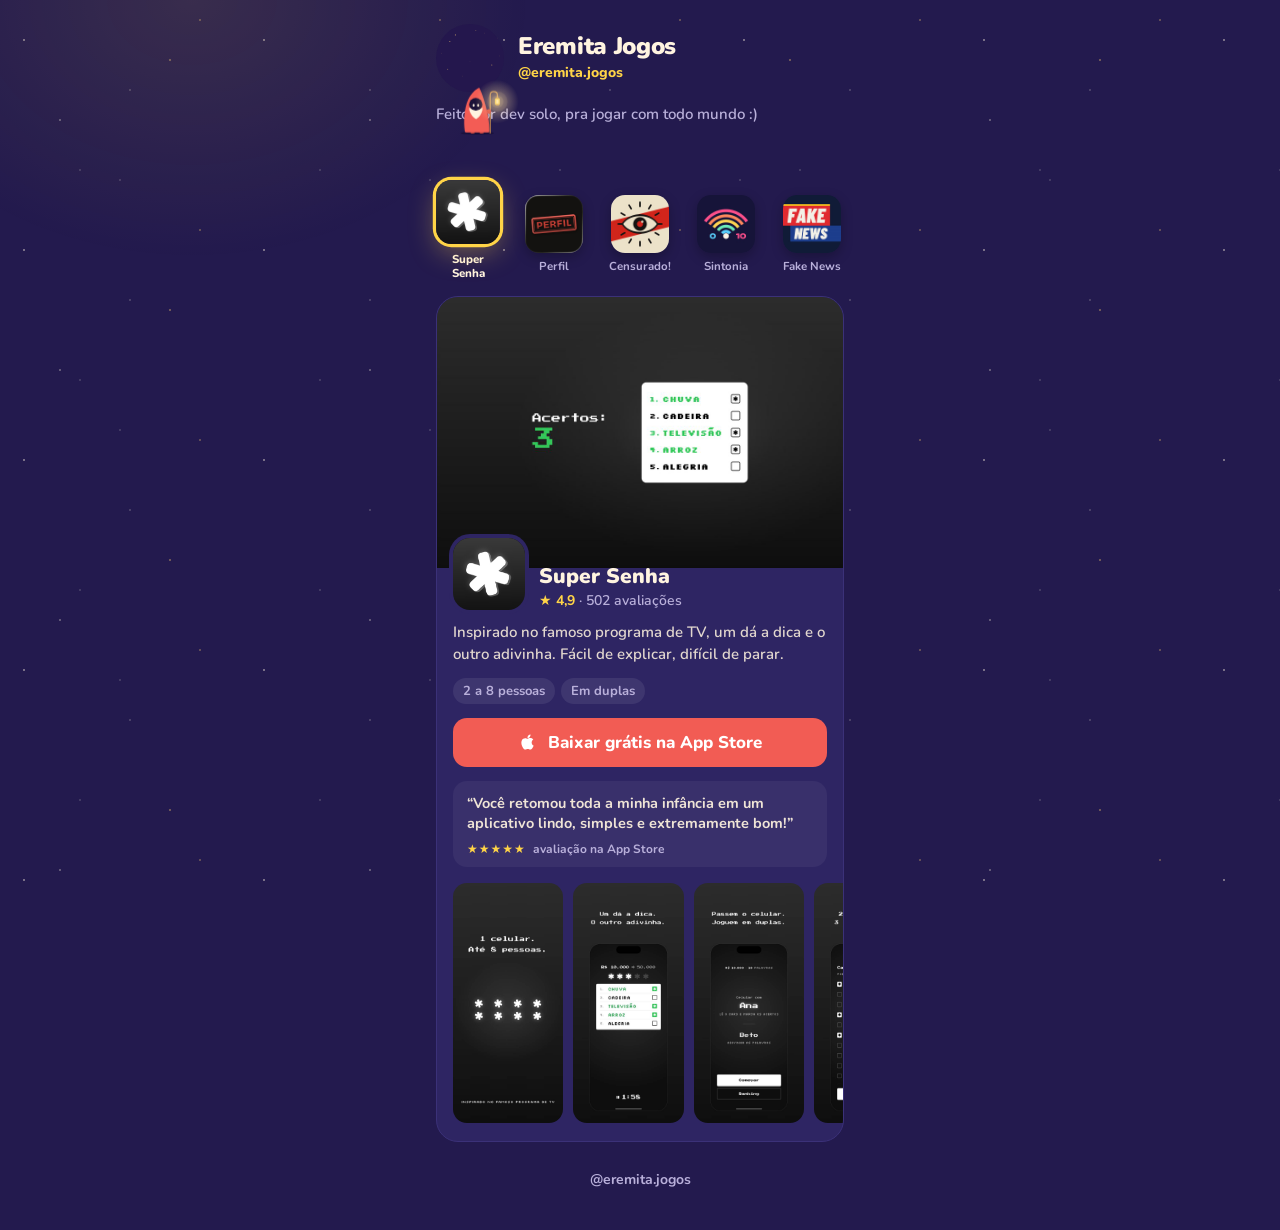
==== commit 3f919b2d: "Vitrine: Fake News no lugar do Craquefoot Co-Authored-By: Claude Opus 5.5 <noreply@anthropic.com>" ====
--- a/index.html
+++ b/index.html
@@ -364,7 +364,7 @@
     <button class="ic" data-id="6799121116" aria-pressed="false"><img src="img/perfilsecreto.jpg" alt="">Perfil<i class="prog"></i></button>
     <button class="ic" data-id="6824300117" aria-pressed="false"><img src="img/censurado.jpg" alt="">Censurado!<i class="prog"></i></button>
     <button class="ic" data-id="6819165991" aria-pressed="false"><img src="img/sintoniatotal.jpg" alt="">Sintonia<i class="prog"></i></button>
-    <button class="ic" data-id="6809085355" aria-pressed="false"><img src="img/craquefoot.jpg" alt="">Craquefoot<i class="prog"></i></button>
+    <button class="ic" data-id="6826235174" aria-pressed="false"><img src="img/fakenews.jpg" alt="">Fake News<i class="prog"></i></button>
   </nav>
 
   <div class="palco">
@@ -502,34 +502,33 @@
       </div>
     </section>
 
-    <section class="jogo" data-id="6809085355" data-play="https://play.google.com/store/apps/details?id=com.tales.craquefoot">
+    <section class="jogo" data-id="6826235174">
       <div class="banner">
-        <img src="img/banner-craquefoot.jpg" width="960" height="640" alt="Placar de 2 a 2 e a escolha de um lance cara a cara">
+        <img src="img/banner-fakenews.jpg" width="960" height="640" alt="Verdade ou mentira? A pergunta no telão do plantão e o botão FAKE!">
+        <span class="novo">NOVO</span>
       </div>
       <div class="corpo">
         <div class="topo">
-          <img class="icone" src="img/craquefoot.jpg" alt="">
+          <img class="icone" src="img/fakenews.jpg" alt="">
           <div>
-            <p class="nome">Craquefoot</p>
-            <p class="nota">★ <b>4,6</b> <span>· <i>12</i> avaliações</span></p>
+            <p class="nome">Fake News</p>
+            <p class="nota"><span>Novo na App Store</span></p>
           </div>
         </div>
-        <p class="sobre">Crie um jogador, herde atributos de lendas do futebol e comece na Série A ou na Série B. Daí em diante, cada partida é sua.</p>
-        <ul class="fichas"><li>Para jogar sozinho</li><li>Carreira no futebol</li></ul>
-        <a class="baixar" href="https://apps.apple.com/br/app/craquefoot/id6809085355">
+        <p class="sobre">A pergunta entra no ar e cada um aumenta o boato, sem passar da resposta. Quem não acreditar grita Fake!, e a checagem abre a resposta.</p>
+        <ul class="fichas"><li>2 a 10 pessoas</li><li>Em grupo ou a dois</li></ul>
+        <a class="baixar" href="https://apps.apple.com/br/app/fake-news-verdade-ou-mentira/id6826235174">
           <svg viewBox="0 0 24 24" fill="currentColor" aria-hidden="true"><path d="M16.37 12.6c-.02-2.3 1.88-3.4 1.96-3.46-1.07-1.56-2.73-1.78-3.32-1.8-1.41-.14-2.76.83-3.48.83-.72 0-1.82-.81-3-.79-1.54.02-2.97.9-3.76 2.28-1.6 2.78-.41 6.9 1.15 9.16.76 1.1 1.67 2.34 2.86 2.3 1.15-.05 1.58-.74 2.97-.74 1.38 0 1.78.74 2.99.72 1.24-.02 2.02-1.12 2.77-2.23.88-1.28 1.24-2.52 1.26-2.59-.03-.01-2.4-.92-2.42-3.66zM14.1 5.86c.63-.77 1.06-1.83.94-2.89-.91.04-2.02.61-2.67 1.37-.58.67-1.1 1.76-.96 2.8 1.02.08 2.06-.52 2.69-1.28z"/></svg>
           Baixar grátis na App Store
         </a>
-        <figure class="opinioes">
-          <blockquote class="on">“Absolutamente viciante! Mistura a nostalgia do Brasfoot com a dinâmica de carreira do FIFA, não dá pra parar de jogar. Baita jogo!”</blockquote>
-          <blockquote>“Vicia porque tem muitas opções para desenvolvimento do jogador, difícil parar de jogar. Muito bom, nota 10”</blockquote>
-          <figcaption><span>★★★★★</span> avaliação na App Store</figcaption>
-        </figure>
-        <div class="telas" aria-label="Telas do Craquefoot">
-          <button class="tela" type="button"><img src="img/telas/craquefoot-1.jpg" loading="lazy" alt="Tela 1 do Craquefoot na App Store"></button>
-          <button class="tela" type="button"><img src="img/telas/craquefoot-2.jpg" loading="lazy" alt="Tela 2 do Craquefoot na App Store"></button>
-          <button class="tela" type="button"><img src="img/telas/craquefoot-3.jpg" loading="lazy" alt="Tela 3 do Craquefoot na App Store"></button>
-          <button class="tela" type="button"><img src="img/telas/craquefoot-4.jpg" loading="lazy" alt="Tela 4 do Craquefoot na App Store"></button>
+        <div class="telas" aria-label="Telas do Fake News">
+          <button class="tela" type="button"><img src="img/telas/fakenews-1.jpg" loading="lazy" alt="Tela 1 do Fake News na App Store"></button>
+          <button class="tela" type="button"><img src="img/telas/fakenews-2.jpg" loading="lazy" alt="Tela 2 do Fake News na App Store"></button>
+          <button class="tela" type="button"><img src="img/telas/fakenews-3.jpg" loading="lazy" alt="Tela 3 do Fake News na App Store"></button>
+          <button class="tela" type="button"><img src="img/telas/fakenews-4.jpg" loading="lazy" alt="Tela 4 do Fake News na App Store"></button>
+          <button class="tela" type="button"><img src="img/telas/fakenews-5.jpg" loading="lazy" alt="Tela 5 do Fake News na App Store"></button>
+          <button class="tela" type="button"><img src="img/telas/fakenews-6.jpg" loading="lazy" alt="Tela 6 do Fake News na App Store"></button>
+          <button class="tela" type="button"><img src="img/telas/fakenews-7.jpg" loading="lazy" alt="Tela 7 do Fake News na App Store"></button>
         </div>
       </div>
     </section>
@@ -575,7 +574,7 @@
     });
   }
 
-  // No Android, o botão da App Store não serve: o Craquefoot vai para o Google Play e os outros avisam.
+  // No Android, o botão da App Store não serve: quem tem data-play vai para o Google Play e os outros avisam.
   if (/android/i.test(navigator.userAgent)) {
     var PLAY = '<svg viewBox="0 0 24 24" fill="currentColor" aria-hidden="true"><path d="M3.6 1.8c-.3.3-.4.7-.4 1.2v18c0 .5.1.9.4 1.2l10-10.2-10-10.2zm11.2 9L5.3 1.2l11.9 6.8-2.4 2.8zm0 2.4l2.4 2.8-11.9 6.8 9.5-9.6zm3.6-4.4 2.7 1.6c.8.5.8 1.7 0 2.2l-2.7 1.6-2.7-2.7 2.7-2.7z"/></svg>';
     document.querySelectorAll('.jogo').forEach(function (card) {
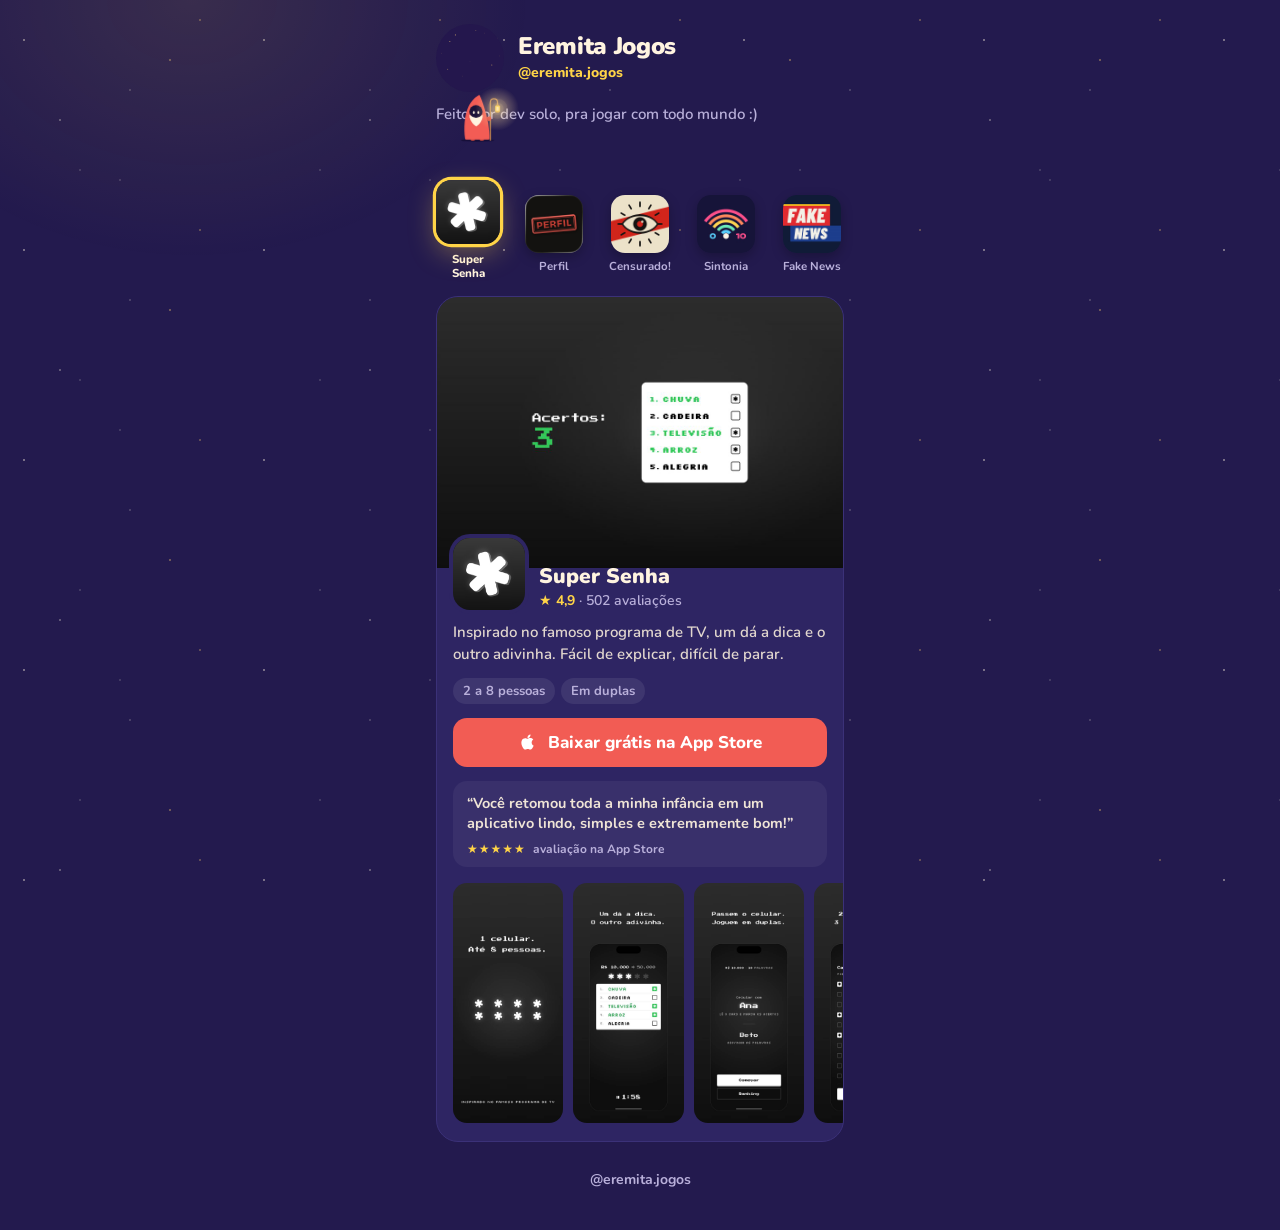
==== commit 42dd1385: "Vitrine: o facho acende na lanterna, não lá em cima, no Safari No pouso da abertura, o Safari mostra" ====
--- a/index.html
+++ b/index.html
@@ -625,8 +625,13 @@
     var lanterna = function () { return er.x + (er.lado > 0 ? 35.5 : 4.5); };
     // O facho sai da lanterna (e sobe junto quando ele pula) e abre numa base de 190 px que passa no
     // máximo 16 px da borda do cartão. A largura vem de mede(): ler o layout a cada quadro travava.
+    // Na abertura, apagado, ele já espera no lugar do pouso: o Safari, ao acender, mostra por um instante
+    // o último recorte pintado com ele apagado (o do pulo, lá em cima), então não pode acompanhar o pulo.
+    var pouso = null, pousoDe = null;
     function facho() {
-      var x = lanterna() + 16, y = Math.max(0, 55 + er.y), base = 190;
+      if (abertura && pousoDe !== atual) { pouso = parada(atual); pousoDe = atual; }
+      var p = abertura && pouso, base = 190;
+      var x = (p ? p.x + (p.lado > 0 ? 35.5 : 4.5) : lanterna()) + 16, y = p ? 55 : Math.max(0, 55 + er.y);
       var esq = Math.max(0, Math.min(luzW - base, x - base / 2));
       luz.style.clipPath = 'polygon(' + (x - 10) + 'px ' + y + 'px,' + (x + 10) + 'px ' + y + 'px,' + (esq + base) + 'px 100%,' + esq + 'px 100%)';
       poca.style.transform = 'translateX(' + (esq + base / 2 - 16) + 'px)';
@@ -640,7 +645,7 @@
       var cx = botao.offsetLeft + botao.offsetWidth / 2, lado = cx <= nav.offsetWidth / 2 ? -1 : 1;
       return { x: lado < 0 ? cx - 4.5 : cx - 35.5, lado: lado };
     }
-    var mede = function () { luz.style.height = (palco.offsetTop - nav.offsetTop + 40) + 'px'; luzW = luz.offsetWidth; };
+    var mede = function () { pousoDe = null; luz.style.height = (palco.offsetTop - nav.offsetTop + 40) + 'px'; luzW = luz.offsetWidth; };
     // Um pulo de onde ele está até `alvo`, com `alto` px de altura, em `dur` ms. Saindo do chão, a sombra
     // fica no chão e encolhe enquanto ele está no ar.
     var svg = eremita.querySelector('svg'), somb = eremita.querySelector('.er-sombra');
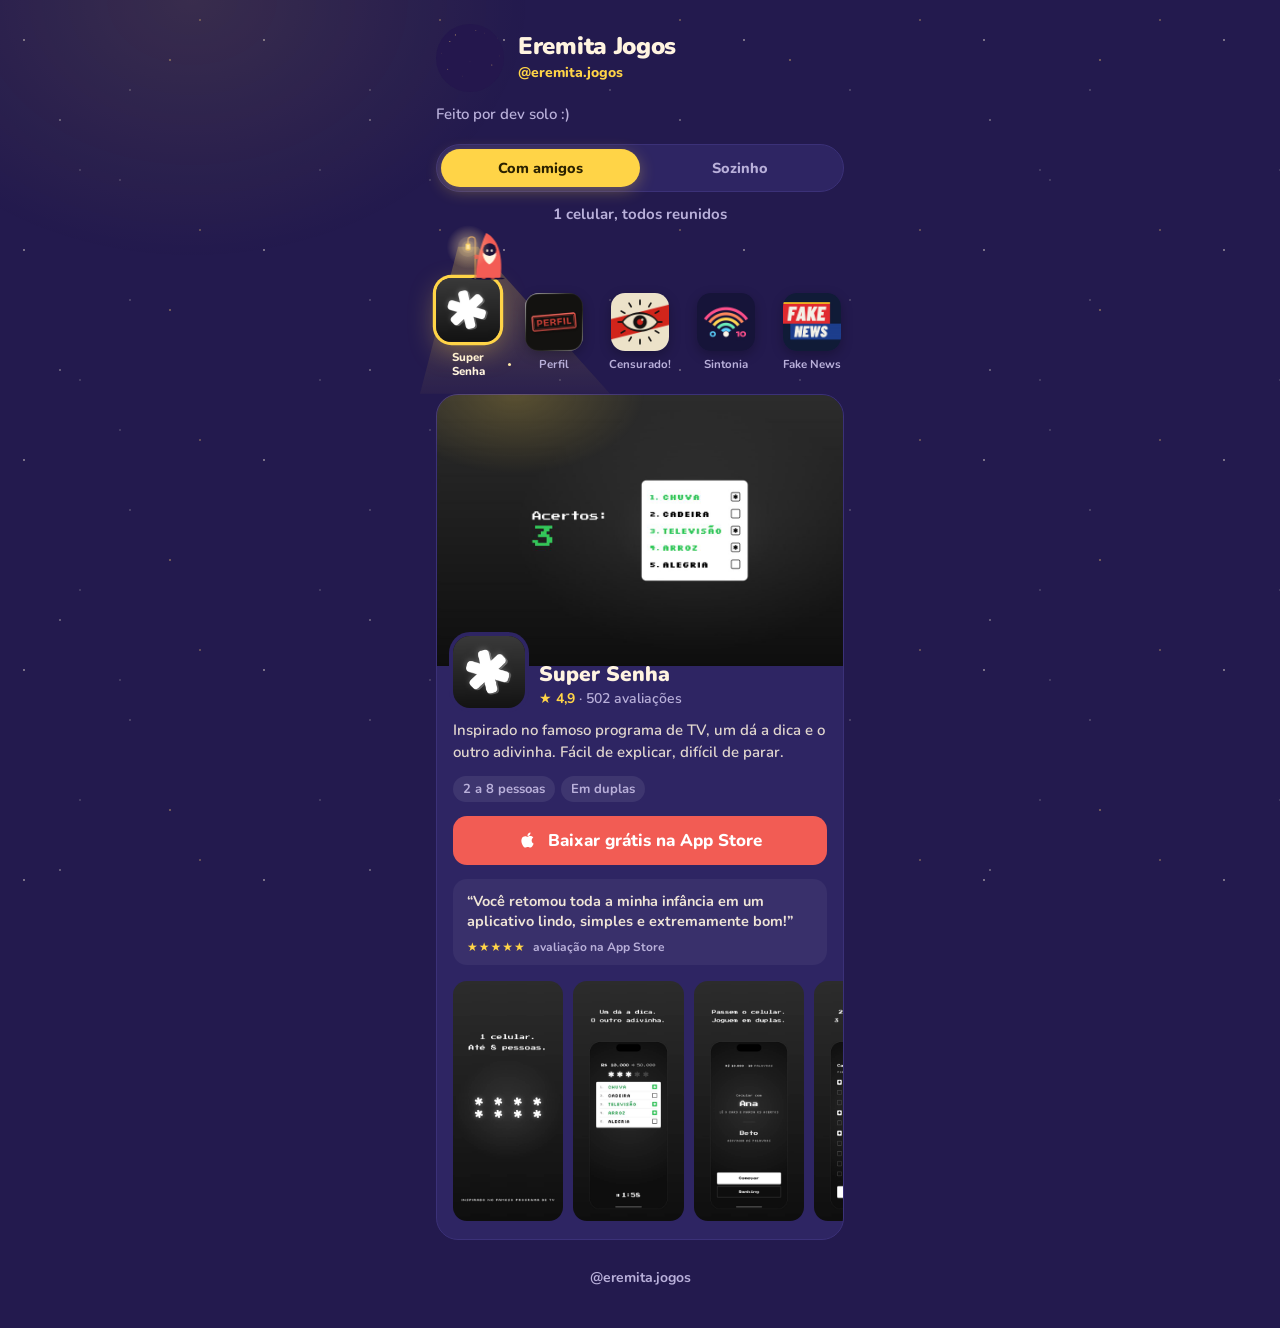
==== commit e08d7ed2: "Vitrine: Com amigos e Sozinho, com Craquefoot e Jogo do Milhão em breve Co-Authored-By: Claude Opus " ====
--- a/index.html
+++ b/index.html
@@ -4,9 +4,14 @@
 <meta charset="utf-8">
 <meta name="viewport" content="width=device-width, initial-scale=1, viewport-fit=cover">
 <title>Eremita Jogos</title>
-<meta name="description" content="Jogos feitos por um dev solo, pra jogar com todo mundo num celular só. Grátis na App Store.">
+<meta name="description" content="Jogos feitos por um dev solo, pra jogar com os amigos num celular só ou sozinho. Grátis na App Store.">
 <meta property="og:title" content="Eremita Jogos">
-<meta property="og:description" content="Jogos feitos por um dev solo, pra jogar com todo mundo num celular só.">
+<meta property="og:description" content="Jogos feitos por um dev solo, pra jogar com os amigos num celular só ou sozinho.">
+<script>
+  // O tipo de jogo (com amigos ou sozinho) vem do endereço antes da primeira pintura, para a fila não
+  // piscar com o outro tipo; sem nada, abre em "Com amigos". #sozinho abre direto nos jogos solo.
+  document.documentElement.dataset.tipo = location.hash === '#sozinho' ? 'sozinho' : 'amigos';
+</script>
 <meta property="og:image" content="https://talessouza.github.io/eremita/img/eremita.jpg">
 <meta name="theme-color" content="#231A4E">
 <link rel="icon" href="img/eremita.jpg">
@@ -70,6 +75,7 @@
   .ic:nth-of-type(1) { animation-delay: .15s; } .ic:nth-of-type(2) { animation-delay: .22s; }
   .ic:nth-of-type(3) { animation-delay: .29s; } .ic:nth-of-type(4) { animation-delay: .36s; }
   .ic:nth-of-type(5) { animation-delay: .43s; }
+  .ic:nth-of-type(6) { animation-delay: .15s; } .ic:nth-of-type(7) { animation-delay: .22s; }
   .palco { animation: chega .55s cubic-bezier(.2, .8, .3, 1) .5s both; }
   @keyframes chega { from { opacity: 0; transform: translateY(14px); } }
   @keyframes salta { from { opacity: 0; transform: translateY(12px) scale(.7); } }
@@ -152,6 +158,23 @@
   .insta:hover { color: var(--creme); }
   .lema { color: var(--apagado); font-weight: 600; font-size: 15px; line-height: 1.45; margin-top: 12px; }
 
+  /* Com amigos ou sozinho: a fila mostra só os jogos do tipo escolhido no interruptor. */
+  html[data-tipo="amigos"] .ic[data-tipo="sozinho"], html[data-tipo="sozinho"] .ic[data-tipo="amigos"] { display: none; }
+  html[data-tipo="sozinho"] .icones { justify-content: center; gap: 64px; }
+
+  /* O interruptor entre os dois tipos, e embaixo dele a frase do escolhido. */
+  .tipos { position: relative; display: flex; margin-top: 18px; padding: 4px; border-radius: 999px; background: var(--cartao); border: 1px solid var(--borda); animation: chega .5s cubic-bezier(.2, .8, .3, 1) .1s both; }
+  .tipos::before {
+    content: ""; position: absolute; top: 4px; bottom: 4px; left: 4px; width: calc(50% - 4px); border-radius: 999px;
+    background: var(--lanterna); box-shadow: 0 4px 16px rgba(255, 212, 71, .3); transition: transform .5s cubic-bezier(.3, 1.35, .5, 1);
+  }
+  html[data-tipo="sozinho"] .tipos::before { transform: translateX(100%); }
+  .tipos button { position: relative; flex: 1; padding: 9px 0; border: 0; background: none; cursor: pointer; color: var(--apagado); font: 800 14.5px Nunito, system-ui, sans-serif; transition: color .3s; -webkit-tap-highlight-color: transparent; }
+  .tipos button[aria-pressed="true"] { color: #2A2100; }
+  .frase { margin-top: 12px; text-align: center; color: var(--apagado); font-weight: 700; font-size: 15px; }
+  .frase span { animation: chega .4s cubic-bezier(.2, .8, .3, 1) both; }
+  html[data-tipo="amigos"] .frase [data-tipo="sozinho"], html[data-tipo="sozinho"] .frase [data-tipo="amigos"] { display: none; }
+
   /* A vitrine: os ícones de todos os jogos em fila e o facho da lanterna do eremita descendo do
      escolhido até o cartão dele. Sozinha ela passa de jogo em jogo (a barrinha embaixo do ícone);
      tocou num ícone, rolou ou mexeu no cartão, ela para. */
@@ -290,6 +313,25 @@
   .tela-grande img { max-width: 100%; max-height: calc(100vh - 48px); max-height: calc(100dvh - 48px); border-radius: 18px; box-shadow: 0 20px 60px rgba(0, 0, 0, .5); animation: cresce .25s cubic-bezier(.2, .8, .3, 1.1) both; }
   @keyframes aparece-so { from { opacity: 0; } }
   @keyframes cresce { from { transform: scale(.9); } }
+
+  /* O Jogo do Milhão, que ainda não saiu: o estúdio com o arco de faixas, o apresentador e as 16 lâmpadas
+     da bancada acendendo em fila. */
+  .estudio { position: relative; aspect-ratio: 3 / 2; background: #21150F; overflow: hidden; }
+  .estudio .faixa { position: absolute; left: 50%; border-radius: 50%; transform: translateX(-50%); }
+  .jogo .estudio img.apresentador {
+    position: absolute; left: 50%; bottom: 40px; width: 100px; height: auto; margin-left: -50px;
+    aspect-ratio: auto; object-fit: contain; animation: flutua 3.2s ease-in-out infinite;
+  }
+  @keyframes flutua { 50% { transform: translateY(-5px); } }
+  .bancada { position: absolute; left: 0; right: 0; bottom: 0; height: 48px; box-sizing: border-box; background: #6E4128; border-top: 6px solid #8C5634; display: flex; align-items: center; justify-content: center; gap: 7px; }
+  .bancada i { width: 9px; height: 9px; border-radius: 50%; background: #4E2F1E; animation: lampada 2.4s ease-in-out infinite; }
+  .bancada i:last-child { width: 14px; height: 14px; }
+  @keyframes lampada { 45%, 55% { background: #F4C65A; box-shadow: 0 0 8px #F4C65A; } }
+  .milhao .novo { background: #E2A33B; color: #2A1A14; border-radius: 3px; }
+  .avisar {
+    display: flex; align-items: center; justify-content: center; border: 2px solid var(--lanterna); color: var(--lanterna);
+    text-decoration: none; border-radius: 14px; padding: 11px 16px; font-weight: 800; font-size: 16px;
+  }
 
   .so-iphone {
     text-align: center; color: var(--apagado); font-weight: 700; font-size: 15px;
@@ -330,7 +372,13 @@
       <a class="insta" href="https://www.instagram.com/eremita.jogos/">@eremita.jogos</a>
     </div>
   </header>
-  <p class="lema">Feito por dev solo, pra jogar com todo mundo :)</p>
+  <p class="lema">Feito por dev solo :)</p>
+
+  <div class="tipos" role="group" aria-label="Tipo de jogo">
+    <button type="button" data-tipo="amigos">Com amigos</button>
+    <button type="button" data-tipo="sozinho">Sozinho</button>
+  </div>
+  <p class="frase"><span data-tipo="amigos">1 celular, todos reunidos</span><span data-tipo="sozinho">Sua jornada solo de diversão</span></p>
 
   <nav class="icones" aria-label="Jogos">
     <!-- O eremita redesenhado em vetor (mesmas cores e proporções de img/eremita.jpg), recortado na figura. -->
@@ -360,11 +408,13 @@
       </svg>
     </div>
     <div class="luz"><i style="left:12%;top:60%"></i><i style="left:27%;top:30%;animation-delay:-1.5s"></i><i style="left:38%;top:75%;animation-delay:-3s"></i><i style="left:46%;top:45%;animation-delay:-4.2s"></i><i style="left:55%;top:65%;animation-delay:-.8s"></i><i style="left:63%;top:25%;animation-delay:-2.4s"></i><i style="left:72%;top:55%;animation-delay:-5s"></i><i style="left:84%;top:40%;animation-delay:-3.6s"></i><i style="left:92%;top:70%;animation-delay:-1s"></i><i style="left:20%;top:85%;animation-delay:-4.6s"></i><i style="left:78%;top:85%;animation-delay:-2s"></i></div>
-    <button class="ic" data-id="6468999579" aria-pressed="false"><img src="img/supersenha.jpg" alt="">Super Senha<i class="prog"></i></button>
-    <button class="ic" data-id="6799121116" aria-pressed="false"><img src="img/perfilsecreto.jpg" alt="">Perfil<i class="prog"></i></button>
-    <button class="ic" data-id="6824300117" aria-pressed="false"><img src="img/censurado.jpg" alt="">Censurado!<i class="prog"></i></button>
-    <button class="ic" data-id="6819165991" aria-pressed="false"><img src="img/sintoniatotal.jpg" alt="">Sintonia<i class="prog"></i></button>
-    <button class="ic" data-id="6826235174" aria-pressed="false"><img src="img/fakenews.jpg" alt="">Fake News<i class="prog"></i></button>
+    <button class="ic" data-tipo="amigos" data-id="6468999579" aria-pressed="false"><img src="img/supersenha.jpg" alt="">Super Senha<i class="prog"></i></button>
+    <button class="ic" data-tipo="amigos" data-id="6799121116" aria-pressed="false"><img src="img/perfilsecreto.jpg" alt="">Perfil<i class="prog"></i></button>
+    <button class="ic" data-tipo="amigos" data-id="6824300117" aria-pressed="false"><img src="img/censurado.jpg" alt="">Censurado!<i class="prog"></i></button>
+    <button class="ic" data-tipo="amigos" data-id="6819165991" aria-pressed="false"><img src="img/sintoniatotal.jpg" alt="">Sintonia<i class="prog"></i></button>
+    <button class="ic" data-tipo="amigos" data-id="6826235174" aria-pressed="false"><img src="img/fakenews.jpg" alt="">Fake News<i class="prog"></i></button>
+    <button class="ic" data-tipo="sozinho" data-id="6809085355" aria-pressed="false"><img src="img/craquefoot.jpg" alt="">Craquefoot<i class="prog"></i></button>
+    <button class="ic" data-tipo="sozinho" data-id="milhao" aria-pressed="false"><img src="img/jogodomilhao.jpg" alt="">Milhão<i class="prog"></i></button>
   </nav>
 
   <div class="palco">
@@ -532,6 +582,59 @@
         </div>
       </div>
     </section>
+
+    <section class="jogo" data-id="6809085355" data-play="https://play.google.com/store/apps/details?id=com.tales.craquefoot">
+      <div class="banner">
+        <img src="img/banner-craquefoot.jpg" width="960" height="640" alt="Placar de 2 a 2 e a escolha de um lance cara a cara">
+      </div>
+      <div class="corpo">
+        <div class="topo">
+          <img class="icone" src="img/craquefoot.jpg" alt="">
+          <div>
+            <p class="nome">Craquefoot</p>
+            <p class="nota">★ <b>4,6</b> <span>· <i>12</i> avaliações</span></p>
+          </div>
+        </div>
+        <p class="sobre">Crie um jogador, herde atributos de lendas do futebol e comece na Série A ou na Série B. Daí em diante, cada partida é sua.</p>
+        <ul class="fichas"><li>Para jogar sozinho</li><li>Carreira no futebol</li></ul>
+        <a class="baixar" href="https://apps.apple.com/br/app/craquefoot/id6809085355">
+          <svg viewBox="0 0 24 24" fill="currentColor" aria-hidden="true"><path d="M16.37 12.6c-.02-2.3 1.88-3.4 1.96-3.46-1.07-1.56-2.73-1.78-3.32-1.8-1.41-.14-2.76.83-3.48.83-.72 0-1.82-.81-3-.79-1.54.02-2.97.9-3.76 2.28-1.6 2.78-.41 6.9 1.15 9.16.76 1.1 1.67 2.34 2.86 2.3 1.15-.05 1.58-.74 2.97-.74 1.38 0 1.78.74 2.99.72 1.24-.02 2.02-1.12 2.77-2.23.88-1.28 1.24-2.52 1.26-2.59-.03-.01-2.4-.92-2.42-3.66zM14.1 5.86c.63-.77 1.06-1.83.94-2.89-.91.04-2.02.61-2.67 1.37-.58.67-1.1 1.76-.96 2.8 1.02.08 2.06-.52 2.69-1.28z"/></svg>
+          Baixar grátis na App Store
+        </a>
+        <figure class="opinioes">
+          <blockquote class="on">“Absolutamente viciante! Mistura a nostalgia do Brasfoot com a dinâmica de carreira do FIFA, não dá pra parar de jogar. Baita jogo!”</blockquote>
+          <blockquote>“Vicia porque tem muitas opções para desenvolvimento do jogador, difícil parar de jogar. Muito bom, nota 10”</blockquote>
+          <figcaption><span>★★★★★</span> avaliação na App Store</figcaption>
+        </figure>
+        <div class="telas" aria-label="Telas do Craquefoot">
+          <button class="tela" type="button"><img src="img/telas/craquefoot-1.jpg" loading="lazy" alt="Tela 1 do Craquefoot na App Store"></button>
+          <button class="tela" type="button"><img src="img/telas/craquefoot-2.jpg" loading="lazy" alt="Tela 2 do Craquefoot na App Store"></button>
+          <button class="tela" type="button"><img src="img/telas/craquefoot-3.jpg" loading="lazy" alt="Tela 3 do Craquefoot na App Store"></button>
+          <button class="tela" type="button"><img src="img/telas/craquefoot-4.jpg" loading="lazy" alt="Tela 4 do Craquefoot na App Store"></button>
+        </div>
+      </div>
+    </section>
+
+    <section class="jogo milhao" data-id="milhao">
+      <div class="banner estudio" role="img" aria-label="O apresentador do Jogo do Milhão, um microfone de cartola, atrás da bancada de lâmpadas">
+        <i class="faixa" style="width:400px;height:400px;bottom:-150px;background:#E2A33B"></i><i class="faixa" style="width:352px;height:352px;bottom:-130px;background:#EC9A55"></i><i class="faixa" style="width:304px;height:304px;bottom:-110px;background:#D4622A"></i><i class="faixa" style="width:256px;height:256px;bottom:-90px;background:#7C2B2B"></i><i class="faixa" style="width:208px;height:208px;bottom:-70px;background:#5B3523"></i>
+        <img class="apresentador" src="img/milhao-apresentador.svg" alt="">
+        <div class="bancada"><i style="animation-delay:0s"></i><i style="animation-delay:0.1s"></i><i style="animation-delay:0.2s"></i><i style="animation-delay:0.3s"></i><i style="animation-delay:0.4s"></i><i style="animation-delay:0.5s"></i><i style="animation-delay:0.6s"></i><i style="animation-delay:0.7s"></i><i style="animation-delay:0.8s"></i><i style="animation-delay:0.9s"></i><i style="animation-delay:1s"></i><i style="animation-delay:1.1s"></i><i style="animation-delay:1.2s"></i><i style="animation-delay:1.3s"></i><i style="animation-delay:1.4s"></i><i style="animation-delay:1.5s"></i></div>
+        <span class="novo">EM BREVE</span>
+      </div>
+      <div class="corpo">
+        <div class="topo">
+          <img class="icone" src="img/jogodomilhao.jpg" alt="">
+          <div>
+            <p class="nome">Jogo do Milhão</p>
+            <p class="nota"><span>Em breve na App Store</span></p>
+          </div>
+        </div>
+        <p class="sobre">Um talk show de 1977, tarde da noite. Você, o apresentador e 16 perguntas até o milhão.</p>
+        <ul class="fichas"><li>Para jogar sozinho</li><li>Perguntas e respostas</li></ul>
+        <a class="avisar" href="https://www.instagram.com/eremita.jogos/">Saber quando sai</a>
+      </div>
+    </section>
   </div>
 
   <div class="tela-grande" hidden></div>
@@ -579,6 +682,7 @@
     var PLAY = '<svg viewBox="0 0 24 24" fill="currentColor" aria-hidden="true"><path d="M3.6 1.8c-.3.3-.4.7-.4 1.2v18c0 .5.1.9.4 1.2l10-10.2-10-10.2zm11.2 9L5.3 1.2l11.9 6.8-2.4 2.8zm0 2.4l2.4 2.8-11.9 6.8 9.5-9.6zm3.6-4.4 2.7 1.6c.8.5.8 1.7 0 2.2l-2.7 1.6-2.7-2.7 2.7-2.7z"/></svg>';
     document.querySelectorAll('.jogo').forEach(function (card) {
       var botao = card.querySelector('.baixar');
+      if (!botao) return;
       if (card.dataset.play) {
         botao.href = card.dataset.play;
         botao.innerHTML = PLAY + ' Baixar grátis no Google Play';
@@ -602,19 +706,20 @@
         app.userRatingCount.toLocaleString('pt-BR') + '</i> avaliações</span>';
     });
   };
-  var ids = Array.prototype.map.call(document.querySelectorAll('.jogo'), function (c) { return c.dataset.id; });
+  var ids = Array.prototype.map.call(document.querySelectorAll('.jogo'), function (c) { return c.dataset.id; }).filter(function (id) { return /^\d+$/.test(id); });
   var s = document.createElement('script');
   s.src = 'https://itunes.apple.com/lookup?country=br&id=' + ids.join(',') + '&callback=notas';
   document.body.appendChild(s);
 
   // A vitrine: mostra um jogo por vez, passando sozinha até a pessoa tocar, rolar ou mexer no cartão. O
-  // eremita leva a lanterna até o jogo escolhido, e o facho sai dela.
+  // eremita leva a lanterna até o jogo escolhido, e o facho sai dela. Só entram os jogos do tipo
+  // escolhido no interruptor (`icones`).
   (function () {
     var nav = document.querySelector('.icones'), luz = nav.querySelector('.luz'), palco = document.querySelector('.palco');
     var eremita = nav.querySelector('.andarilho'), avatar = document.querySelector('.avatar svg');
-    var icones = Array.prototype.slice.call(nav.querySelectorAll('.ic'));
+    var todos = Array.prototype.slice.call(nav.querySelectorAll('.ic')), icones = [];
     var calmo = matchMedia('(prefers-reduced-motion: reduce)').matches;
-    var atual = null, timer = null, passo = 0, abertura = true, pulou = false, mexeu = false;
+    var atual = null, timer = null, passo = 0, abertura = true, noTopo = true, mexeu = false;
     var bolha = nav.querySelector('.bolha'), sonoT = null, dormindo = false, voltas = 0;
     var poca = palco.querySelector('.poca'), luzW = 0;
     var cartao = function (id) { return palco.querySelector('.jogo[data-id="' + id + '"]'); };
@@ -629,8 +734,8 @@
     // o último recorte pintado com ele apagado (o do pulo, lá em cima), então não pode acompanhar o pulo.
     var pouso = null, pousoDe = null;
     function facho() {
-      if (abertura && pousoDe !== atual) { pouso = parada(atual); pousoDe = atual; }
-      var p = abertura && pouso, base = 190;
+      if (abertura && atual && pousoDe !== atual) { pouso = parada(atual); pousoDe = atual; }
+      var p = abertura && atual && pouso, base = 190;
       var x = (p ? p.x + (p.lado > 0 ? 35.5 : 4.5) : lanterna()) + 16, y = p ? 55 : Math.max(0, 55 + er.y);
       var esq = Math.max(0, Math.min(luzW - base, x - base / 2));
       luz.style.clipPath = 'polygon(' + (x - 10) + 'px ' + y + 'px,' + (x + 10) + 'px ' + y + 'px,' + (esq + base) + 'px 100%,' + esq + 'px 100%)';
@@ -715,7 +820,7 @@
       var antes = atual && cartao(atual.dataset.id);
       var volta = atual && icones.indexOf(botao) < icones.indexOf(atual);
       atual = botao;
-      icones.forEach(function (b) { b.classList.toggle('on', b === botao); b.setAttribute('aria-pressed', b === botao); });
+      todos.forEach(function (b) { b.classList.toggle('on', b === botao); b.setAttribute('aria-pressed', b === botao); });
       var p = parada(botao);
       if (!abertura) anda(p.x, p.lado);
       var novo = cartao(botao.dataset.id);
@@ -796,9 +901,6 @@
       if (!acordou && !abertura && !eremita.classList.contains('anda')) anda(er.x, er.lado, 26);
     });
 
-    nav.classList.add('parado');
-    mostra(icones[0], false);
-    mede();
     // A abertura: o eremita aparece no disco do cabeçalho, pula para a trilha quando os ícones chegam e
     // anda até o primeiro jogo; ao chegar, a lanterna acende e a vitrine começa a passar.
     // Se a pessoa trocar de jogo no meio da abertura, ele segue até o jogo novo antes de acender.
@@ -816,19 +918,48 @@
     }
     // A luz do disco é a lanterna dele: sai junto no pulo e chega já acesa (no pouso só o facho acende).
     var leva = function () { avatar.parentNode.classList.add('vazio'); eremita.classList.add('leva'); };
-    if (calmo) { var p0 = parada(atual); er.x = p0.x; er.lado = p0.lado; eremita.classList.add('pronto'); leva(); poe(); acende(); }
-    else {
+
+    // Escolher o tipo: a fila fica só com os jogos dele. Na abertura o eremita pula do disco para o
+    // primeiro jogo; trocando depois, ele vai pulando até o novo.
+    var vez = 0, raiz = document.documentElement, chaves = document.querySelectorAll('.tipos button');
+    function escolhe(tipo, anima) {
+      var minha = ++vez;
+      clearInterval(timer); timer = null; voltas = 0;
+      raiz.dataset.tipo = tipo;
+      chaves.forEach(function (c) { c.setAttribute('aria-pressed', c.dataset.tipo === tipo); });
+      icones = todos.filter(function (b) { return b.dataset.tipo === tipo; });
+      palco.querySelectorAll('.jogo.on').forEach(function (c) { c.classList.remove('on', 'entra'); });
+      atual = null;
+      nav.classList.add('parado');
+      if (!noTopo) { mostra(icones[0], anima); mede(); return; }
+      abertura = true; mexeu = false;
+      mostra(icones[0], false);
+      mede();
+      if (calmo) { var p0 = parada(atual); noTopo = false; er.x = p0.x; er.y = 0; er.lado = p0.lado; leva(); poe(); acende(); return; }
       noDisco();
-      eremita.classList.add('pronto');
       // O pulo só começa com a página na tela, um instante depois dos ícones chegarem.
       var pula = function () {
         if (document.hidden) return document.addEventListener('visibilitychange', pula, { once: true });
-        setTimeout(function () { noDisco(); pulou = true; leva(); var p = parada(atual); anda(p.x, p.lado, 48, chega); }, 950);
+        setTimeout(function () {
+          if (minha !== vez) return;
+          noDisco(); noTopo = false; leva(); var p = parada(atual); anda(p.x, p.lado, 48, chega);
+        }, anima ? 550 : 950);
       };
       pula();
     }
-
-    icones.forEach(function (b) {
+    noDisco();
+    eremita.classList.add('pronto');
+    escolhe(raiz.dataset.tipo, false);
+
+    chaves.forEach(function (c) {
+      c.addEventListener('click', function () {
+        if (c.dataset.tipo === raiz.dataset.tipo) return;
+        history.replaceState(null, '', '#' + c.dataset.tipo);
+        escolhe(c.dataset.tipo, true);
+      });
+    });
+
+    todos.forEach(function (b) {
       b.addEventListener('click', function () {
         para(); mostra(b, true);
         b.classList.remove('estoura'); void b.offsetWidth; b.classList.add('estoura');
@@ -865,7 +996,7 @@
     addEventListener('scroll', function () { if (scrollY > 40) para(); }, { passive: true });
     addEventListener('resize', function () {
       mede();
-      if (abertura && !pulou && !calmo) noDisco();
+      if (noTopo) noDisco();
       else if (!eremita.classList.contains('anda')) { var p = parada(atual); er.x = p.x; er.y = 0; er.lado = p.lado; poe(); }
     });
     document.fonts && document.fonts.ready.then(mede);
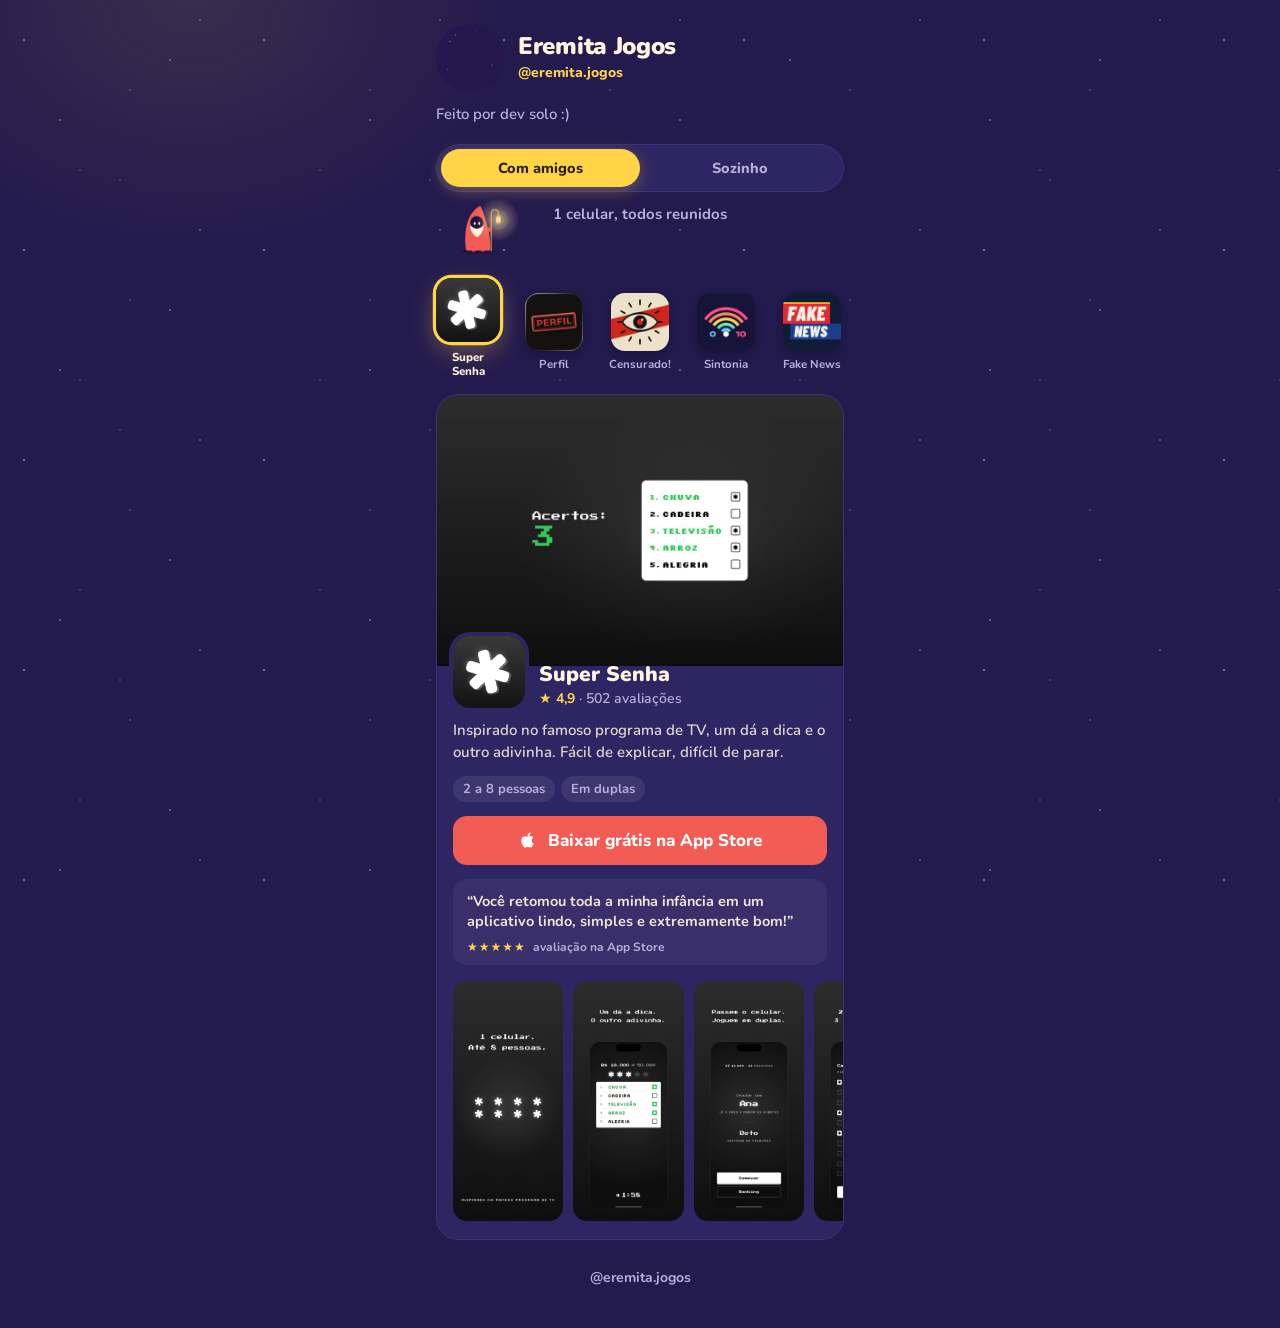
==== commit 712fc6cb: "Vitrine: Jogo do Milhão só com "Em breve" no lugar do botão Co-Authored-By: Claude Opus 5.5 <noreply" ====
--- a/index.html
+++ b/index.html
@@ -632,7 +632,7 @@
         </div>
         <p class="sobre">Um talk show de 1977, tarde da noite. Você, o apresentador e 16 perguntas até o milhão.</p>
         <ul class="fichas"><li>Para jogar sozinho</li><li>Perguntas e respostas</li></ul>
-        <a class="avisar" href="https://www.instagram.com/eremita.jogos/">Saber quando sai</a>
+        <p class="avisar">Em breve</p>
       </div>
     </section>
   </div>
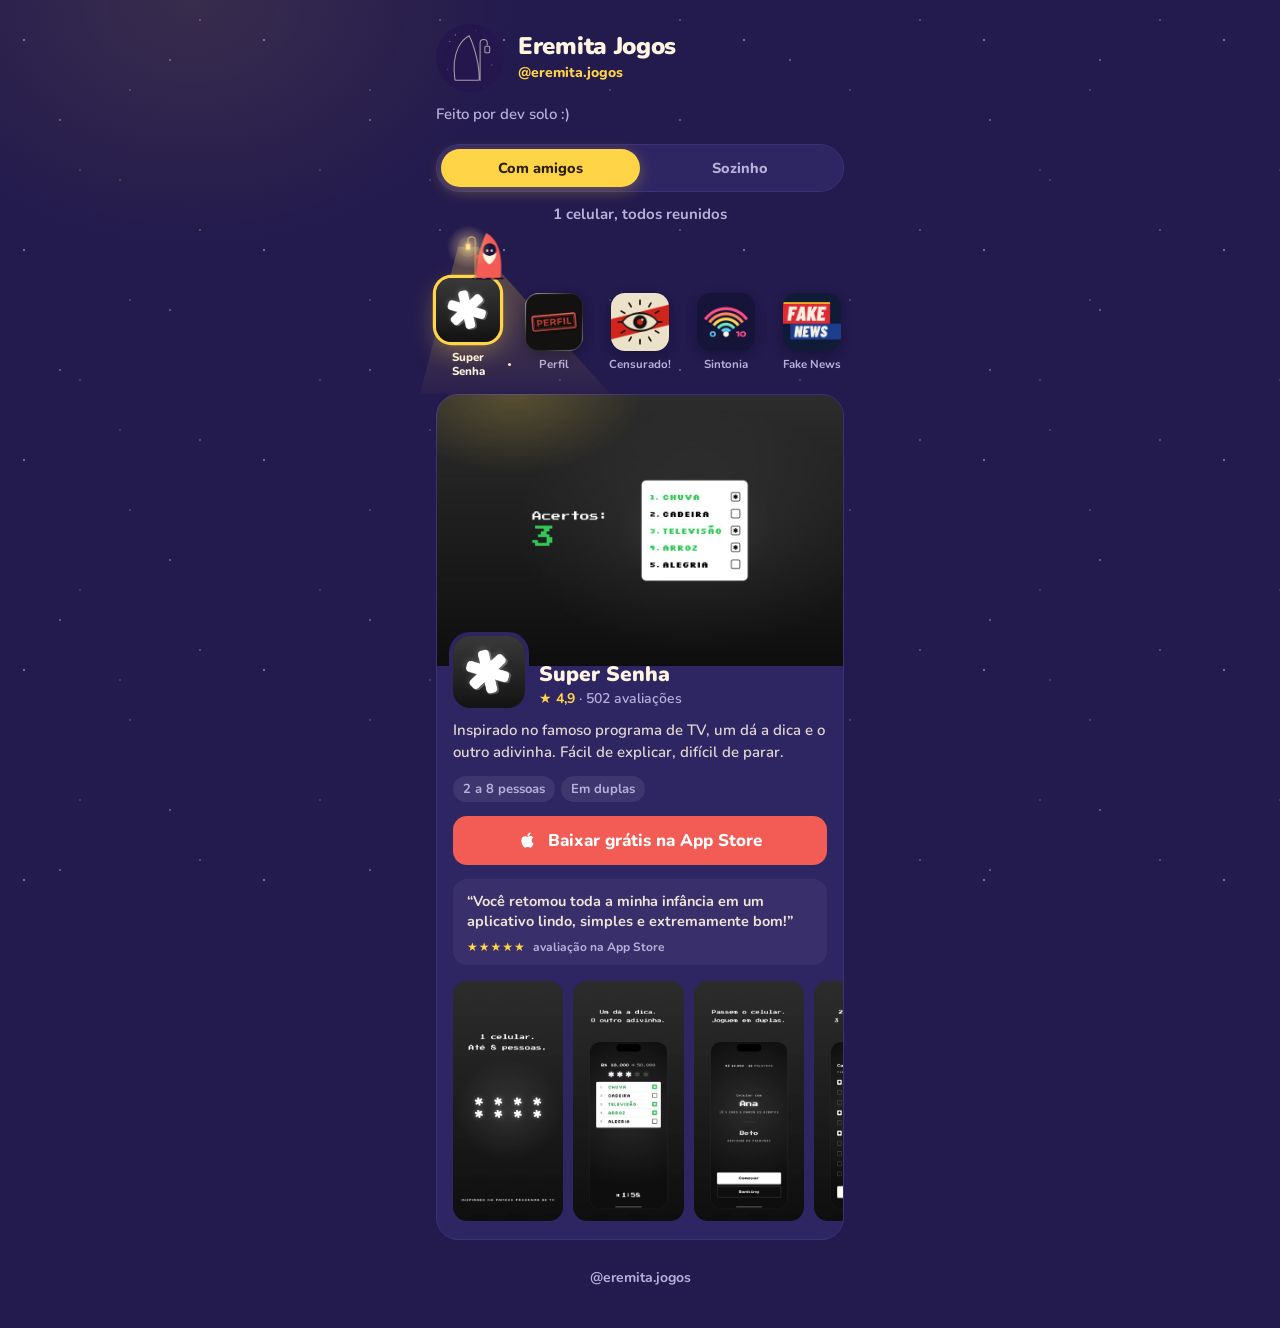
==== commit ad60b069: "Vitrine: a alma do eremita fica no disco quando ele pula Co-Authored-By: Claude Opus 5.5 <noreply@an" ====
--- a/index.html
+++ b/index.html
@@ -89,6 +89,10 @@
   }
   /* Quando ele pula do disco, a luz vai junto (o .brilho dele) e o disco fica no escuro. */
   .avatar.vazio::before { opacity: 0; }
+  /* E no lugar dele fica a alma: só o contorno, respirando devagar. */
+  .alma { opacity: 0; transition: opacity .6s ease .2s; }
+  .avatar.vazio .alma { opacity: 1; animation: alma 3.2s ease-in-out .8s infinite; }
+  @keyframes alma { 50% { opacity: .45; } }
   .avatar svg { position: relative; width: 100%; height: 100%; display: block; }
 
   /* O eremita caminhando: o corpo sobe e balança a cada passo, os pés aparecem por baixo do manto, a
@@ -364,6 +368,12 @@
           <rect width="256" height="256" fill="#24174D"/>
           <g class="er-ceu longe" fill="#C9A36A" opacity=".35"><use href="#er-poeira"/><use href="#er-poeira" x="256"/></g>
           <g class="er-ceu" fill="#C9A36A" opacity=".8"><use href="#er-estrelas"/><use href="#er-estrelas" x="256"/></g>
+          <!-- A alma: o contorno do eremita no lugar exato do desenho dele (mesmas coordenadas do .andarilho). -->
+          <g class="alma" fill="none" stroke="#FFF4E0" stroke-opacity=".6" stroke-width="4" stroke-linecap="round" stroke-linejoin="round">
+            <path d="M166 213V72q0-14 13.5-14T193 72v7"/>
+            <rect x="184" y="84" width="18" height="24" rx="4"/>
+            <path d="M71 207C66 170 68 122 84 88 96 64 111 51 125 44c13 26 25 66 33 106 4 25 5 45 5 57q0 5-5 5H76q-5 0-5-5z"/>
+          </g>
         </g>
       </svg>
     </div>
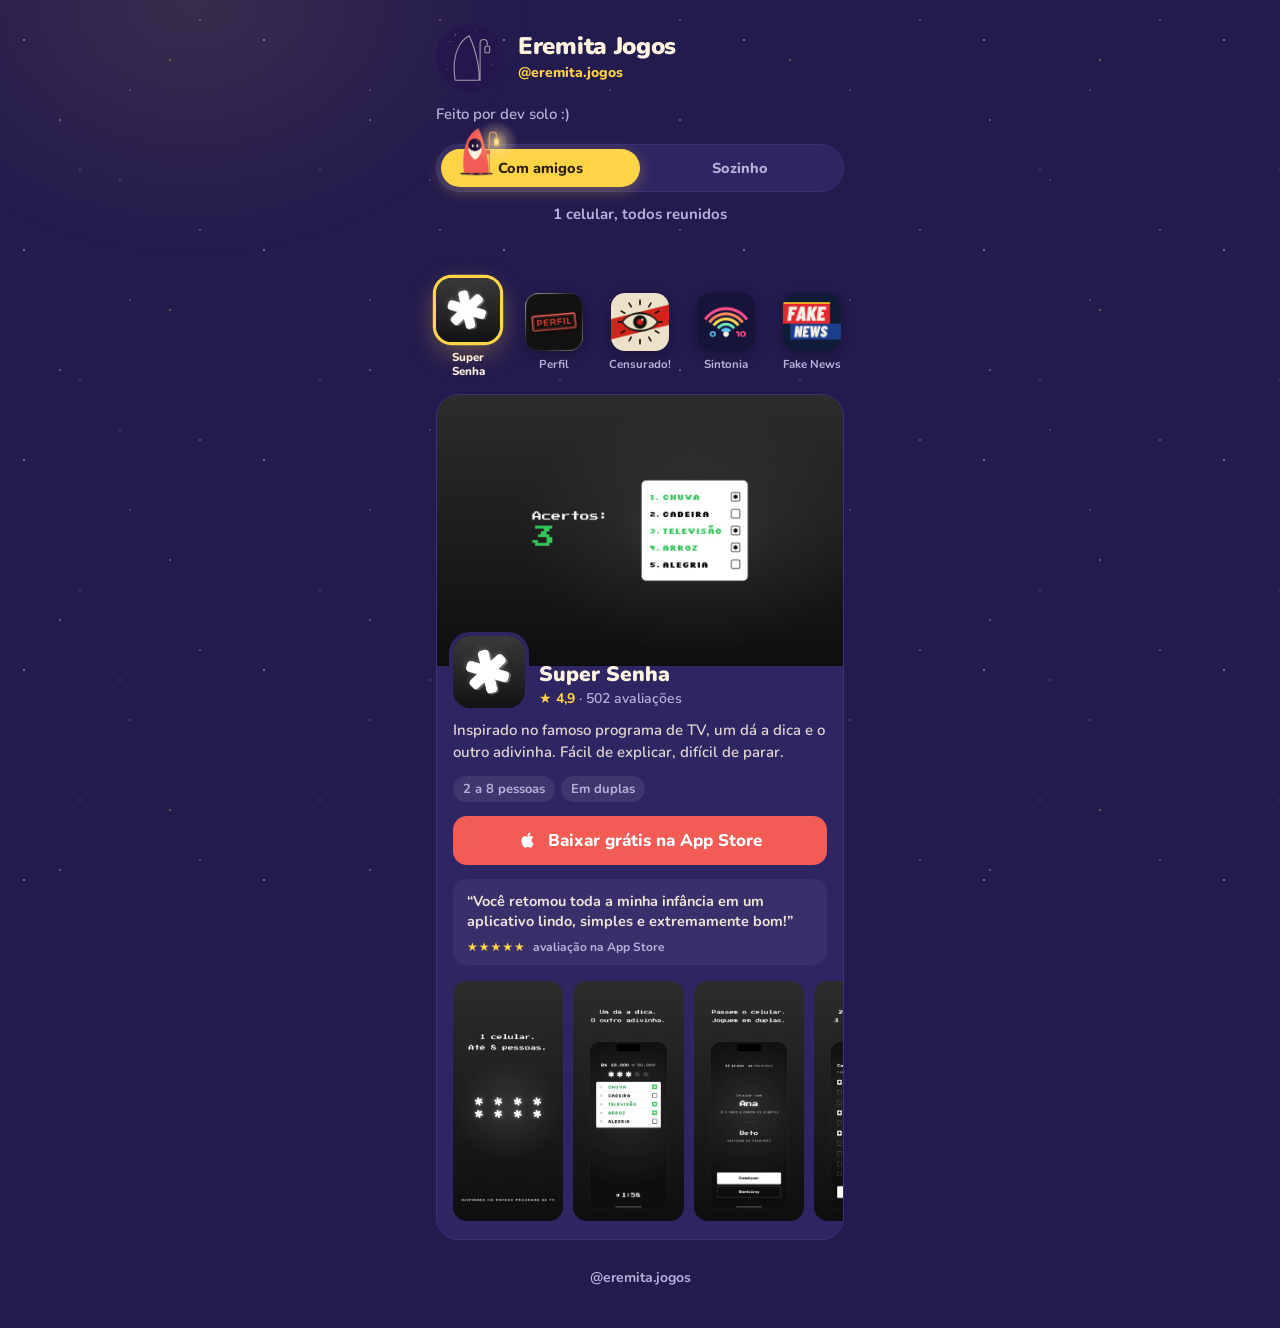
==== commit adb7c627: "feat: Jogo do Milhão já na App Store, com link de download no site Co-Authored-By: Claude Sonnet 5.5" ====
--- a/index.html
+++ b/index.html
@@ -318,7 +318,7 @@
   @keyframes aparece-so { from { opacity: 0; } }
   @keyframes cresce { from { transform: scale(.9); } }
 
-  /* O Jogo do Milhão, que ainda não saiu: o estúdio com o arco de faixas, o apresentador e as 16 lâmpadas
+  /* O Jogo do Milhão: o estúdio com o arco de faixas, o apresentador e as 16 lâmpadas
      da bancada acendendo em fila. */
   .estudio { position: relative; aspect-ratio: 3 / 2; background: #21150F; overflow: hidden; }
   .estudio .faixa { position: absolute; left: 50%; border-radius: 50%; transform: translateX(-50%); }
@@ -424,7 +424,7 @@
     <button class="ic" data-tipo="amigos" data-id="6819165991" aria-pressed="false"><img src="img/sintoniatotal.jpg" alt="">Sintonia<i class="prog"></i></button>
     <button class="ic" data-tipo="amigos" data-id="6826235174" aria-pressed="false"><img src="img/fakenews.jpg" alt="">Fake News<i class="prog"></i></button>
     <button class="ic" data-tipo="sozinho" data-id="6809085355" aria-pressed="false"><img src="img/craquefoot.jpg" alt="">Craquefoot<i class="prog"></i></button>
-    <button class="ic" data-tipo="sozinho" data-id="milhao" aria-pressed="false"><img src="img/jogodomilhao.jpg" alt="">Milhão<i class="prog"></i></button>
+    <button class="ic" data-tipo="sozinho" data-id="6829406447" aria-pressed="false"><img src="img/jogodomilhao.jpg" alt="">Milhão<i class="prog"></i></button>
   </nav>
 
   <div class="palco">
@@ -625,24 +625,27 @@
       </div>
     </section>
 
-    <section class="jogo milhao" data-id="milhao">
+    <section class="jogo milhao" data-id="6829406447">
       <div class="banner estudio" role="img" aria-label="O apresentador do Jogo do Milhão, um microfone de cartola, atrás da bancada de lâmpadas">
         <i class="faixa" style="width:400px;height:400px;bottom:-150px;background:#E2A33B"></i><i class="faixa" style="width:352px;height:352px;bottom:-130px;background:#EC9A55"></i><i class="faixa" style="width:304px;height:304px;bottom:-110px;background:#D4622A"></i><i class="faixa" style="width:256px;height:256px;bottom:-90px;background:#7C2B2B"></i><i class="faixa" style="width:208px;height:208px;bottom:-70px;background:#5B3523"></i>
         <img class="apresentador" src="img/milhao-apresentador.svg" alt="">
         <div class="bancada"><i style="animation-delay:0s"></i><i style="animation-delay:0.1s"></i><i style="animation-delay:0.2s"></i><i style="animation-delay:0.3s"></i><i style="animation-delay:0.4s"></i><i style="animation-delay:0.5s"></i><i style="animation-delay:0.6s"></i><i style="animation-delay:0.7s"></i><i style="animation-delay:0.8s"></i><i style="animation-delay:0.9s"></i><i style="animation-delay:1s"></i><i style="animation-delay:1.1s"></i><i style="animation-delay:1.2s"></i><i style="animation-delay:1.3s"></i><i style="animation-delay:1.4s"></i><i style="animation-delay:1.5s"></i></div>
-        <span class="novo">EM BREVE</span>
+        <span class="novo">NOVO</span>
       </div>
       <div class="corpo">
         <div class="topo">
           <img class="icone" src="img/jogodomilhao.jpg" alt="">
           <div>
             <p class="nome">Jogo do Milhão</p>
-            <p class="nota"><span>Em breve na App Store</span></p>
+            <p class="nota"><span>Novo na App Store</span></p>
           </div>
         </div>
         <p class="sobre">Um talk show de 1977, tarde da noite. Você, o apresentador e 16 perguntas até o milhão.</p>
         <ul class="fichas"><li>Para jogar sozinho</li><li>Perguntas e respostas</li></ul>
-        <p class="avisar">Em breve</p>
+        <a class="baixar" href="https://apps.apple.com/br/app/jogo-do-milh%C3%A3o-quiz-offline/id6829406447">
+          <svg viewBox="0 0 24 24" fill="currentColor" aria-hidden="true"><path d="M16.37 12.6c-.02-2.3 1.88-3.4 1.96-3.46-1.07-1.56-2.73-1.78-3.32-1.8-1.41-.14-2.76.83-3.48.83-.72 0-1.82-.81-3-.79-1.54.02-2.97.9-3.76 2.28-1.6 2.78-.41 6.9 1.15 9.16.76 1.1 1.67 2.34 2.86 2.3 1.15-.05 1.58-.74 2.97-.74 1.38 0 1.78.74 2.99.72 1.24-.02 2.02-1.12 2.77-2.23.88-1.28 1.24-2.52 1.26-2.59-.03-.01-2.4-.92-2.42-3.66zM14.1 5.86c.63-.77 1.06-1.83.94-2.89-.91.04-2.02.61-2.67 1.37-.58.67-1.1 1.76-.96 2.8 1.02.08 2.06-.52 2.69-1.28z"/></svg>
+          Baixar grátis na App Store
+        </a>
       </div>
     </section>
   </div>
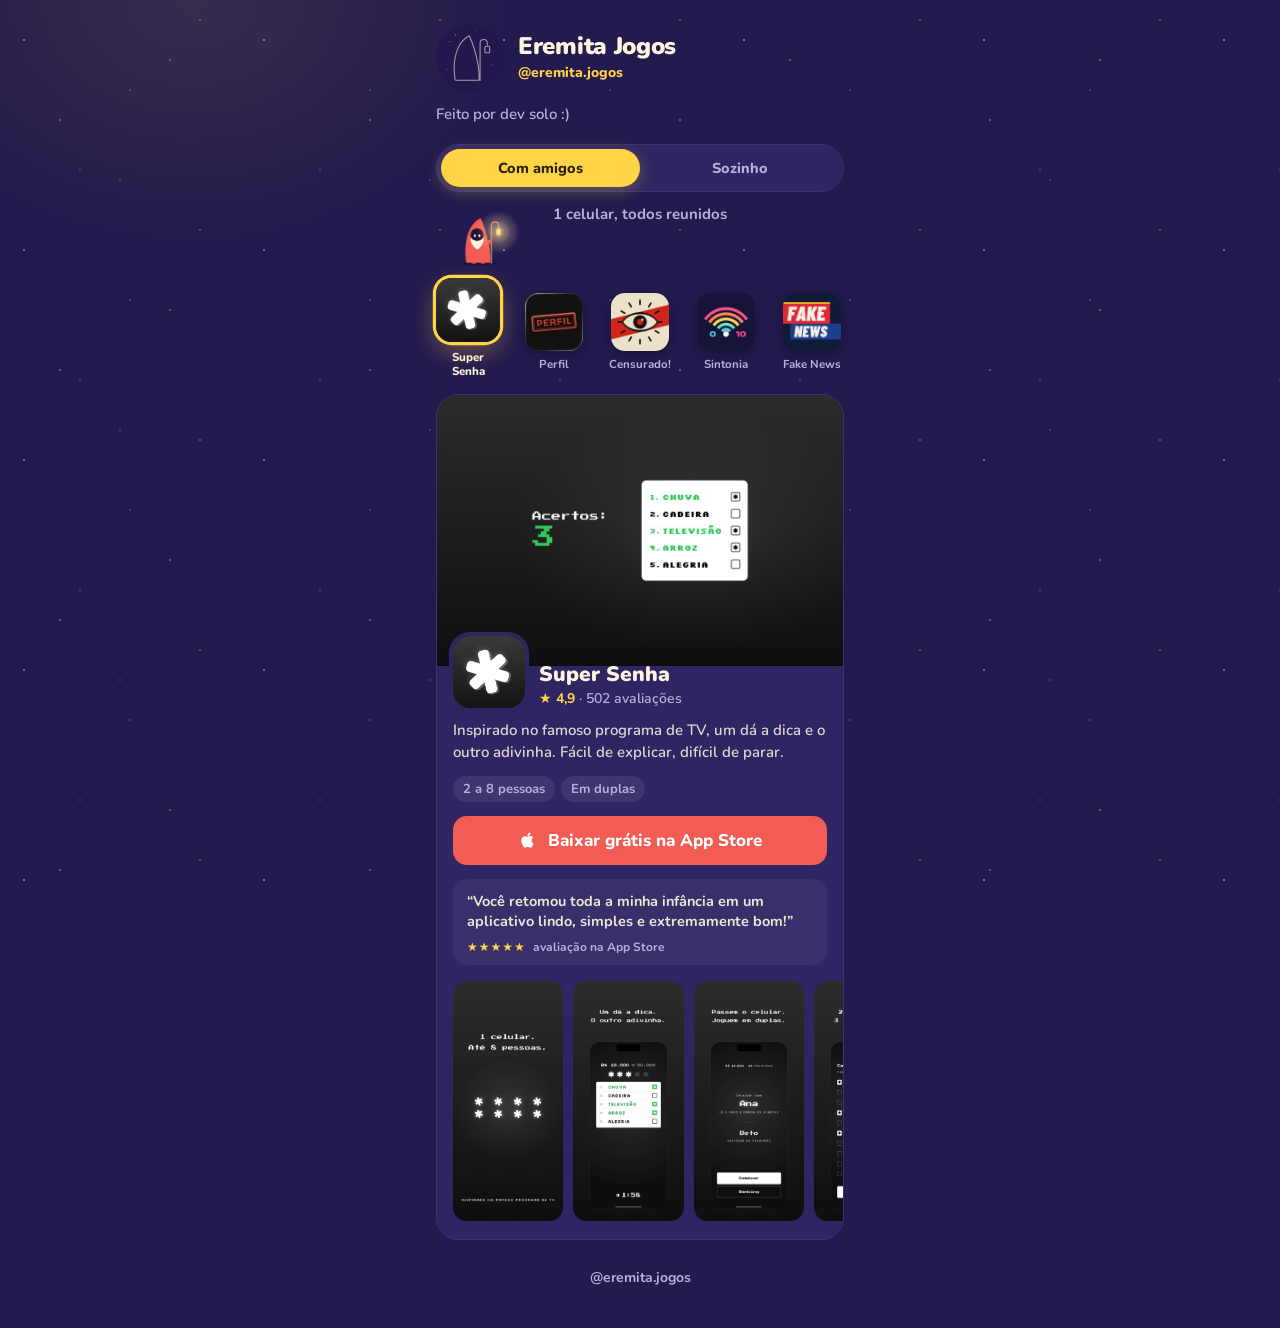
==== commit a844d23a: "Prancheta na vitrine solo, ao lado do Craquefoot Co-Authored-By: Claude Opus 5.5 <noreply@anthropic." ====
--- a/index.html
+++ b/index.html
@@ -424,6 +424,7 @@
     <button class="ic" data-tipo="amigos" data-id="6819165991" aria-pressed="false"><img src="img/sintoniatotal.jpg" alt="">Sintonia<i class="prog"></i></button>
     <button class="ic" data-tipo="amigos" data-id="6826235174" aria-pressed="false"><img src="img/fakenews.jpg" alt="">Fake News<i class="prog"></i></button>
     <button class="ic" data-tipo="sozinho" data-id="6809085355" aria-pressed="false"><img src="img/craquefoot.jpg" alt="">Craquefoot<i class="prog"></i></button>
+    <button class="ic" data-tipo="sozinho" data-id="6833503571" aria-pressed="false"><img src="img/prancheta.jpg" alt="">Prancheta<i class="prog"></i></button>
     <button class="ic" data-tipo="sozinho" data-id="6829406447" aria-pressed="false"><img src="img/jogodomilhao.jpg" alt="">Milhão<i class="prog"></i></button>
   </nav>
 
@@ -625,6 +626,34 @@
       </div>
     </section>
 
+    <section class="jogo" data-id="6833503571">
+      <div class="banner">
+        <img src="img/banner-prancheta.jpg" width="960" height="640" alt="Diretoria, torcida e vestiário com nota, e o ultimato: 4 pontos nos próximos 3 jogos, ou a demissão">
+        <span class="novo">NOVO</span>
+      </div>
+      <div class="corpo">
+        <div class="topo">
+          <img class="icone" src="img/prancheta.jpg" alt="">
+          <div>
+            <p class="nome">Prancheta</p>
+            <p class="nota"><span>Novo na App Store</span></p>
+          </div>
+        </div>
+        <p class="sobre">O time é seu, a pressão também. Você escala, negocia e responde na coletiva, e ganhar segura o cargo por mais uma semana.</p>
+        <ul class="fichas"><li>Para jogar sozinho</li><li>Técnico de futebol</li></ul>
+        <a class="baixar" href="https://apps.apple.com/br/app/prancheta-t%C3%A9cnico-de-futebol/id6833503571">
+          <svg viewBox="0 0 24 24" fill="currentColor" aria-hidden="true"><path d="M16.37 12.6c-.02-2.3 1.88-3.4 1.96-3.46-1.07-1.56-2.73-1.78-3.32-1.8-1.41-.14-2.76.83-3.48.83-.72 0-1.82-.81-3-.79-1.54.02-2.97.9-3.76 2.28-1.6 2.78-.41 6.9 1.15 9.16.76 1.1 1.67 2.34 2.86 2.3 1.15-.05 1.58-.74 2.97-.74 1.38 0 1.78.74 2.99.72 1.24-.02 2.02-1.12 2.77-2.23.88-1.28 1.24-2.52 1.26-2.59-.03-.01-2.4-.92-2.42-3.66zM14.1 5.86c.63-.77 1.06-1.83.94-2.89-.91.04-2.02.61-2.67 1.37-.58.67-1.1 1.76-.96 2.8 1.02.08 2.06-.52 2.69-1.28z"/></svg>
+          Baixar grátis na App Store
+        </a>
+        <div class="telas" aria-label="Telas do Prancheta">
+          <button class="tela" type="button"><img src="img/telas/prancheta-1.jpg" loading="lazy" alt="Tela 1 do Prancheta na App Store"></button>
+          <button class="tela" type="button"><img src="img/telas/prancheta-2.jpg" loading="lazy" alt="Tela 2 do Prancheta na App Store"></button>
+          <button class="tela" type="button"><img src="img/telas/prancheta-3.jpg" loading="lazy" alt="Tela 3 do Prancheta na App Store"></button>
+          <button class="tela" type="button"><img src="img/telas/prancheta-4.jpg" loading="lazy" alt="Tela 4 do Prancheta na App Store"></button>
+        </div>
+      </div>
+    </section>
+
     <section class="jogo milhao" data-id="6829406447">
       <div class="banner estudio" role="img" aria-label="O apresentador do Jogo do Milhão, um microfone de cartola, atrás da bancada de lâmpadas">
         <i class="faixa" style="width:400px;height:400px;bottom:-150px;background:#E2A33B"></i><i class="faixa" style="width:352px;height:352px;bottom:-130px;background:#EC9A55"></i><i class="faixa" style="width:304px;height:304px;bottom:-110px;background:#D4622A"></i><i class="faixa" style="width:256px;height:256px;bottom:-90px;background:#7C2B2B"></i><i class="faixa" style="width:208px;height:208px;bottom:-70px;background:#5B3523"></i>
@@ -716,7 +745,7 @@
       card.dataset.nota = app.averageUserRating.toFixed(1);
       card.dataset.av = app.userRatingCount;
       card.querySelector('.nota').innerHTML = '★ <b>' + app.averageUserRating.toFixed(1).replace('.', ',') + '</b> <span>· <i>' +
-        app.userRatingCount.toLocaleString('pt-BR') + '</i> avaliações</span>';
+        app.userRatingCount.toLocaleString('pt-BR') + '</i> ' + (app.userRatingCount === 1 ? 'avaliação' : 'avaliações') + '</span>';
     });
   };
   var ids = Array.prototype.map.call(document.querySelectorAll('.jogo'), function (c) { return c.dataset.id; }).filter(function (id) { return /^\d+$/.test(id); });
